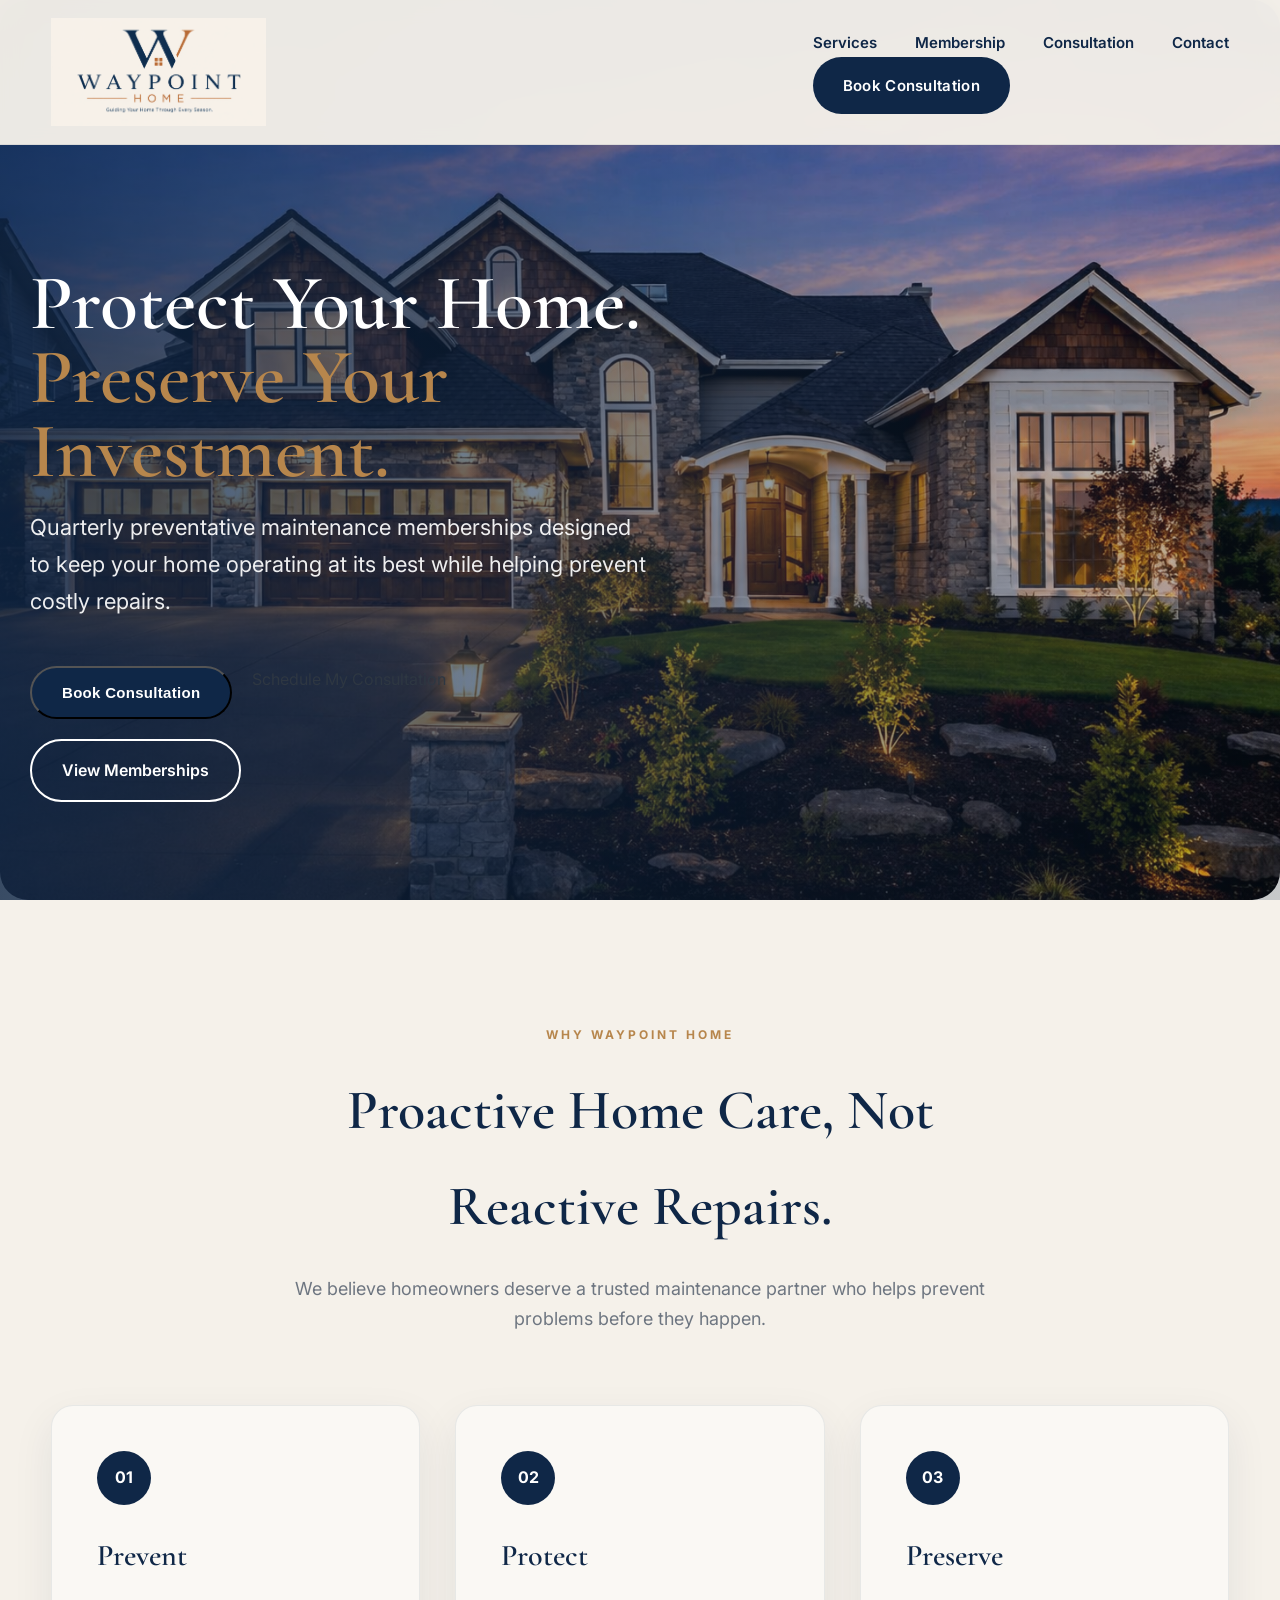
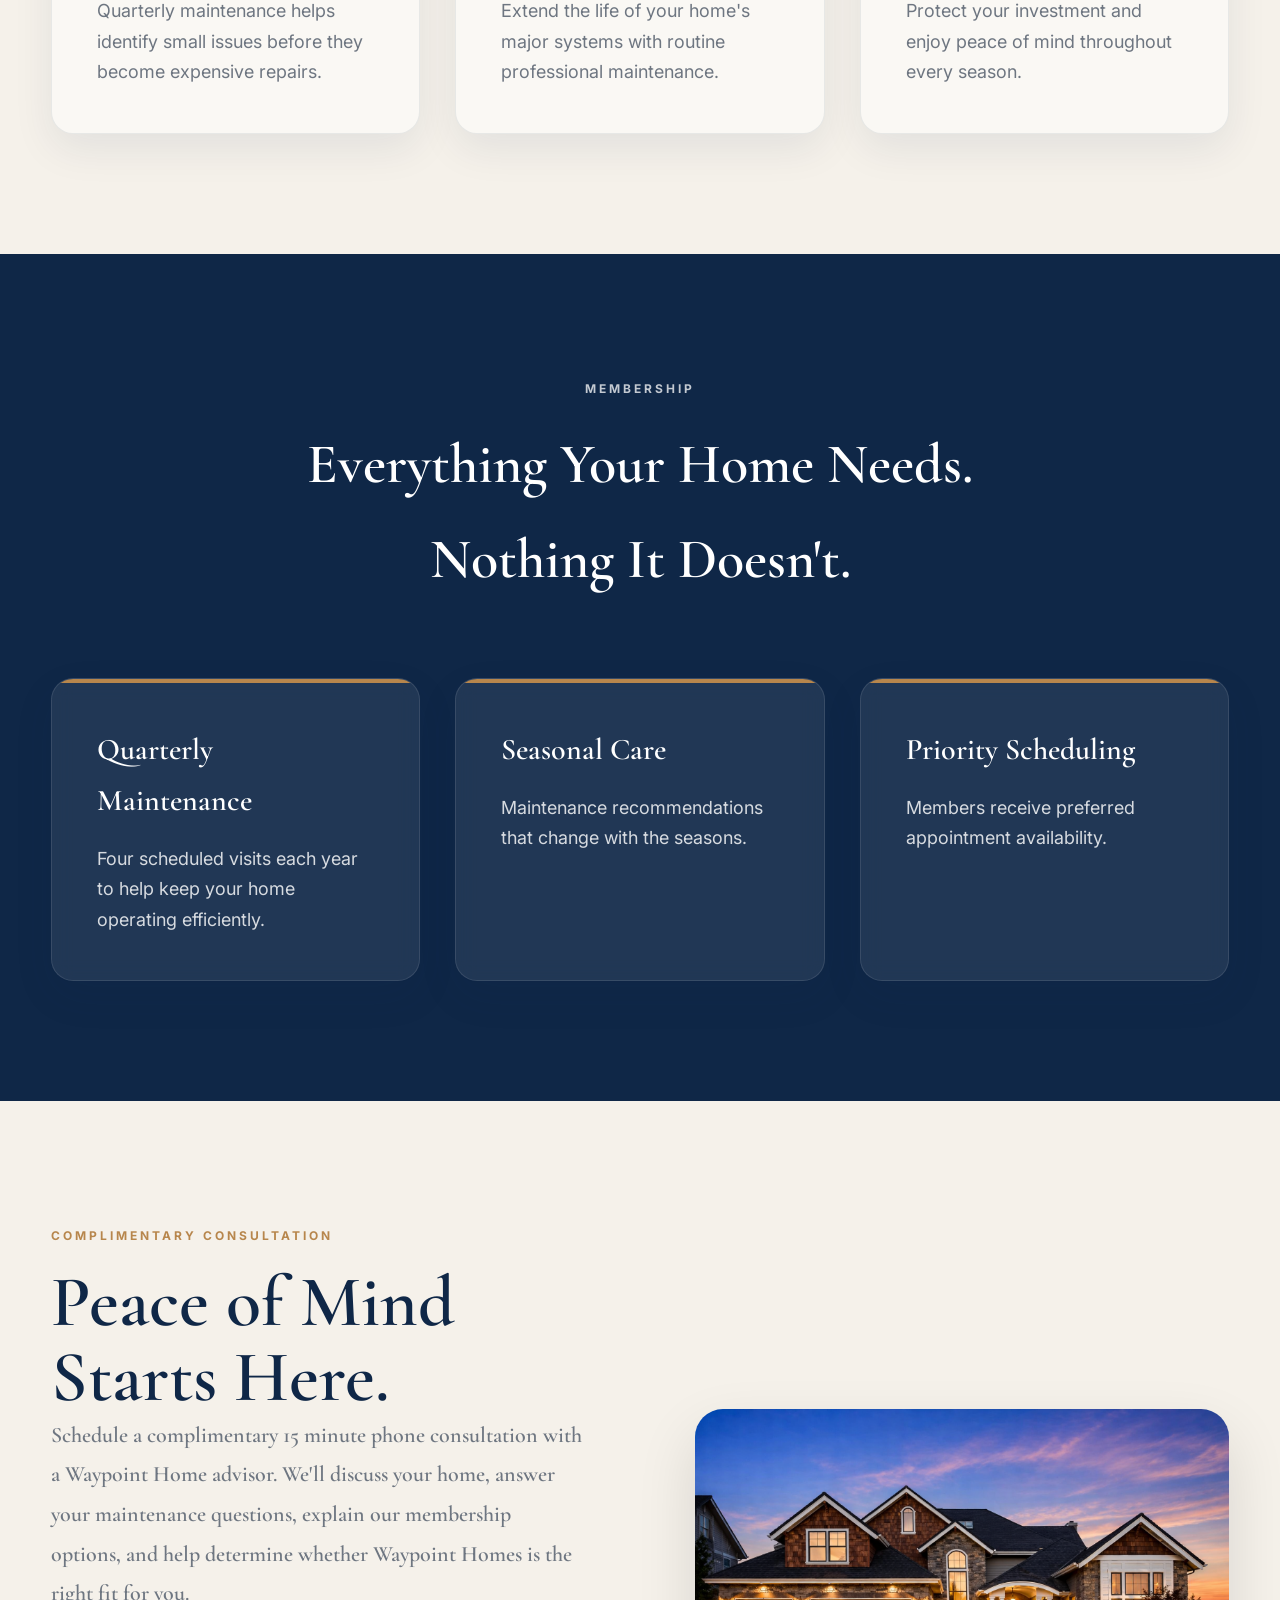
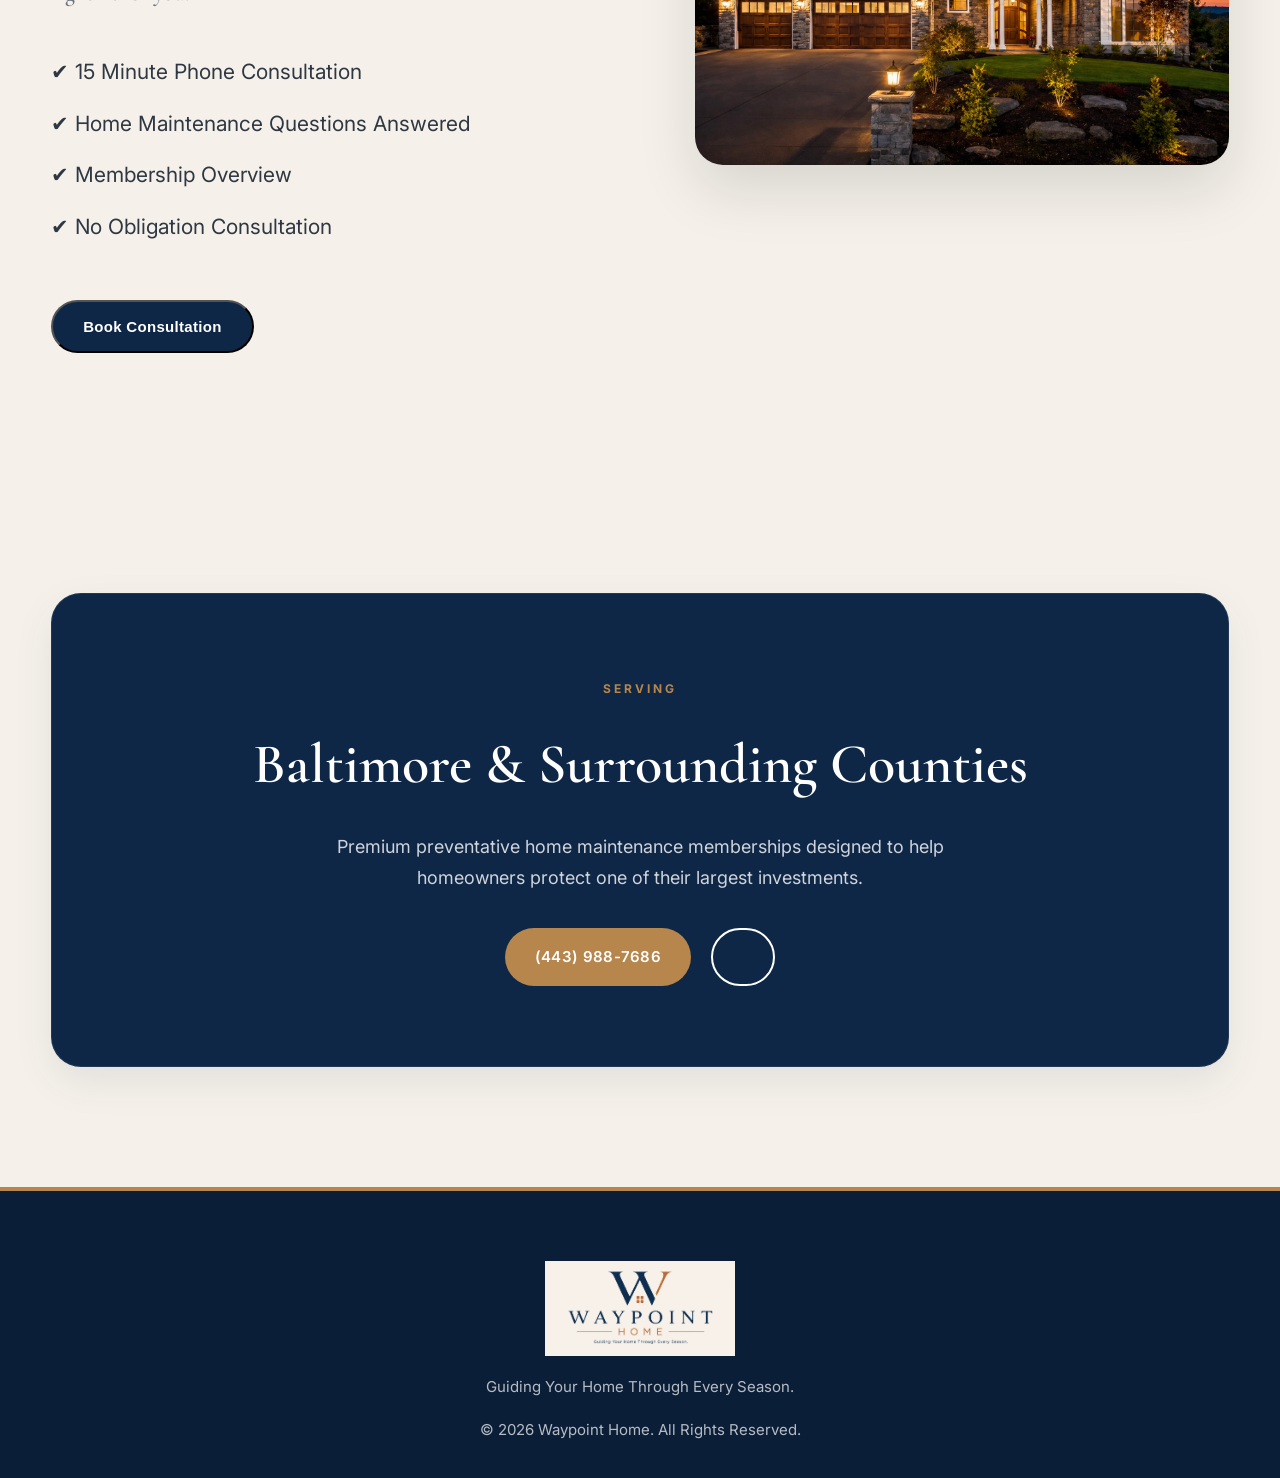
==== index.html @ 2d0ed4b8 "Update index.html" ====
<!DOCTYPE html>
<html lang="en">

<head>

<meta charset="UTF-8">

<meta name="viewport" content="width=device-width, initial-scale=1.0">

<title>Waypoint Home | Guiding Your Home Through Every Season</title>

<meta name="description" content="Premium preventative home maintenance memberships serving Baltimore and surrounding counties.">

<link rel="preconnect" href="https://fonts.googleapis.com">

<link rel="preconnect" href="https://fonts.gstatic.com" crossorigin>

<link href="https://fonts.googleapis.com/css2?family=Cormorant+Garamond:wght@500;600;700&family=Inter:wght@300;400;500;600;700&display=swap" rel="stylesheet">

<link rel="stylesheet" href="style.css">

</head>

<body>

<header>

<div class="container">

<a href="#" class="logo">

<img src="logo.png" alt="Waypoint Home">

</a>

<nav id="mobileMenu">

<ul>

<li><a href="#services">Services</a></li>

<li><a href="#membership">Membership</a></li>

<li><a href="#consultation">Consultation</a></li>

<li><a href="#contact">Contact</a></li>

</ul>

<a class="nav-button openModal">
    Book Consultation
</a>
<button class="hamburger" id="hamburger">

☰

</button>

</div>

</header>
<section class="hero">

<div class="hero-image">

<img src="hero.jpg" alt="Luxury Home">

</div>

<div class="hero-overlay"></div>

<div class="container hero-content">

<p class="eyebrow">

</p>

<h1>

Protect Your Home.

<span>

Preserve Your Investment.

</span>

</h1>

<p>

Quarterly preventative maintenance memberships designed to keep your home operating at its best while helping prevent costly repairs.

</p>

<div class="hero-buttons">

<button class="button-primary openModal">

Book Consultation

</button>
    Schedule My Consultation
</a>

<a href="#membership" class="button-secondary">

View Memberships

</a>

</div>

</div>

</section>
<!-- ==========================================
SERVICES
========================================== -->

<section id="services" class="services">

    <div class="container">

        <div class="section-header">

            <span class="eyebrow">

                WHY WAYPOINT HOME

            </span>

            <h2>

                Proactive Home Care, Not Reactive Repairs.

            </h2>

            <p>

                We believe homeowners deserve a trusted maintenance partner who helps
                prevent problems before they happen.

            </p>

        </div>

        <div class="services-grid">

            <div class="service-card">

                <div class="service-number">01</div>

                <h3>Prevent</h3>

                <p>

                    Quarterly maintenance helps identify small issues before they become
                    expensive repairs.

                </p>

            </div>

            <div class="service-card">

                <div class="service-number">02</div>

                <h3>Protect</h3>

                <p>

                    Extend the life of your home's major systems with routine professional
                    maintenance.

                </p>

            </div>

            <div class="service-card">

                <div class="service-number">03</div>

                <h3>Preserve</h3>

                <p>

                    Protect your investment and enjoy peace of mind throughout every season.

                </p>

            </div>

        </div>

    </div>

</section>
<!-- ==========================================
MEMBERSHIP
========================================== -->

<section id="membership" class="membership">

    <div class="container">

        <div class="section-header">

            <span class="eyebrow">

                MEMBERSHIP

            </span>

            <h2>

                Everything Your Home Needs.
                Nothing It Doesn't.

            </h2>

        </div>

        <div class="membership-grid">

            <div class="membership-card">

                <h3>

                    Quarterly Maintenance

                </h3>

                <p>

                    Four scheduled visits each year to help keep your home operating
                    efficiently.

                </p>

            </div>

            <div class="membership-card">

                <h3>

                    Seasonal Care

                </h3>

                <p>

                    Maintenance recommendations that change with the seasons.

                </p>

            </div>

            <div class="membership-card">

                <h3>

                    Priority Scheduling

                </h3>

                <p>

                    Members receive preferred appointment availability.

                </p>

            </div>

        </div>

    </div>

</section>
<!-- ==========================================
CONSULTATION
========================================== -->

<section id="consultation" class="consultation">

    <div class="container">

        <div class="consultation-wrapper">

            <div class="consultation-text">

                <span class="eyebrow">

                    COMPLIMENTARY CONSULTATION
                </span>

                <h2>

                    Peace of Mind Starts Here.

                <p>

                 Schedule a complimentary 15 minute phone consultation with a Waypoint Home advisor. 
                We'll discuss your home, answer your maintenance questions, explain our membership
                options, and help determine whether Waypoint Homes is the right fit for you. 
               
                </h2>

                </p>

                <ul class="consultation-list">

                    <li>✔ 15 Minute Phone Consultation </li>

                    <li>✔ Home Maintenance Questions Answered</li>

                    <li>✔ Membership Overview </li>

                    <li>✔ No Obligation Consultation</li>

                </ul>

          <button class="button-primary openModal">

Book Consultation


                </a>

            </div>

            <div class="consultation-photo">

                <img src="hero.jpg" alt="Waypoint Home">

            </div>

        </div>

    </div>

</section>
  <div id="consultationModal" class="modal">

<div class="modal-content">

<span class="close-modal">&times;</span>

<section class="consultation-form">

    <div class="container">

        <div class="form-card">

            <span class="eyebrow">
                REQUEST A CONSULTATION
            </span>

            <h2>
                Let's Talk About Your Home
            </h2>

            <p>
                Complete the form below and a Waypoint Home advisor will contact you within one business day to schedule your complimentary consultation.
            </p>

           <form action="https://formsubmit.co/YOUR_REAL_EMAIL@EMAIL.COM" method="POST">

    <input type="hidden" name="_captcha" value="false">

    <input type="hidden" name="_template" value="table">

    <input type="hidden" name="_subject" value="New Waypoint Home Consultation">

    <input type="hidden" name="_next" value="https://ayalab234-hub.github.io/Waypointhome/thank-you.html">
                <div class="form-grid">

                    <input
                        type="text"
                        name="Name"
                        placeholder="Full Name"
                        required>

                    <input
                        type="email"
                        name="Email"
                        placeholder="Email Address"
                        required>

                    <input
                        type="tel"
                        name="Phone"
                        placeholder="Phone Number"
                        required>

                    <input
                        type="text"
                        name="Address"
                        placeholder="Property Address">

                    <select name="Preferred Time">

                        <option>Morning</option>

                        <option>Afternoon</option>

                        <option>Evening</option>

                    </select>

                    <select name="Home Type">

                        <option>Single Family</option>

                        <option>Townhome</option>

                        <option>Condo</option>

                    </select>

                </div>

                <textarea

                    name="Questions"

                    rows="6"

                    placeholder="Tell us a little about your home or any maintenance questions..."></textarea>

                <button

                    type="submit"

                    class="button-primary">

                    Request My Consultation

                </button>

            </form>

        </div>

    </div>

</section>

</div>

</div>
<!-- ==========================================
CONTACT
========================================== -->

<section id="contact" class="contact">

    <div class="container">

        <div class="contact-box">

            <span class="eyebrow">

                SERVING

            </span>

            <h2>

                Baltimore & Surrounding Counties

            </h2>

            <p>

                Premium preventative home maintenance memberships designed to
                help homeowners protect one of their largest investments.

            </p>

            <div class="contact-buttons">

                <a href="tel:4438700198"

                   class="button-primary">

                    (443) 988-7686

                </a>

                <a href="mailto:waypointhome365@gmail.com"

                   class="button-secondary">

     
                </a>

            </div>

        </div>

    </div>

</section>
    <input
type="hidden"
name="_next"
value="https://ayalab234-hub.github.io/Waypointhome/thank-you.html">
<footer>

    <div class="container footer-container">

        <img src="logo.png"

             alt="Waypoint Home"

             class="footer-logo">

        <p>

            Guiding Your Home Through Every Season.

        </p>

        <p>

            © 2026 Waypoint Home. All Rights Reserved.

        </p>

    </div>

</footer>

<script src="script.js"></script>

</body>

</html>
---- style.css ----
/*=====================================================
WAYPOINT HOME
=====================================================*/

@import url('https://fonts.googleapis.com/css2?family=Cormorant+Garamond:wght@500;600;700&family=Inter:wght@300;400;500;600;700&display=swap');

:root{

--navy:#0F2747;
--copper:#B7864C;
--cream:#F5F1EA;
--cream2:#ECE5DB;
--text:#2E3742;
--gray:#6E7681;
--white:#ffffff;

--radius:22px;

--shadow:
0 18px 45px rgba(0,0,0,.08);

}

/*=====================================================*/

*{

margin:0;
padding:0;
box-sizing:border-box;

}

html{

scroll-behavior:smooth;

}

body{

font-family:'Inter',sans-serif;

background:var(--cream);

color:var(--text);

line-height:1.7;

overflow-x:hidden;

}

img{

display:block;

max-width:100%;

}

a{

text-decoration:none;

color:inherit;

}

ul{

list-style:none;

}

.container{

width:min(92%,1280px);

margin:auto;

}

/*=====================================================
TYPOGRAPHY
=====================================================*/

h1,h2,h3{

font-family:'Cormorant Garamond',serif;

font-weight:600;

color:var(--navy);

}

h1{

font-size:78px;

line-height:.95;

}

h2{

font-size:56px;

margin-bottom:20px;

}

h3{

font-size:30px;

}

p{

font-size:18px;

color:var(--gray);

}

section{

padding:110px 0;

}

.section-header{

text-align:center;

max-width:760px;

margin:0 auto 70px;

}

.eyebrow{

display:inline-block;

letter-spacing:3px;

font-size:12px;

font-weight:700;

color:var(--copper);

margin-bottom:18px;

text-transform:uppercase;

}

/*=====================================================
HEADER
=====================================================*/

header{

position:fixed;

top:0;

left:0;

width:100%;

z-index:1000;

background:rgba(245,241,234,.96);

backdrop-filter:blur(10px);

border-bottom:1px solid rgba(15,39,71,.08);

padding:18px 0;

}

header .container{

display:flex;

align-items:center;

justify-content:space-between;

gap:50px;

}

/*=====================================================
LOGO
=====================================================*/

.logo{

display:flex;

align-items:center;

flex-shrink:0;

}

.logo img{

width:215px;

height:auto;

display:block;

}

/*=====================================================
NAVIGATION
=====================================================*/

nav{

margin-left:auto;

}

nav ul{

display:flex;

gap:38px;

align-items:center;

}

nav a{

font-size:15px;

font-weight:600;

color:var(--navy);

transition:.3s;

position:relative;

}

nav a:hover{

color:var(--copper);

}

nav a::after{

content:"";

position:absolute;

left:0;

bottom:-6px;

width:0;

height:2px;

background:var(--copper);

transition:.3s;

}

nav a:hover::after{

width:100%;

}

/*=====================================================
BUTTONS
=====================================================*/

.button-primary,
.nav-button{

display:inline-flex;

align-items:center;

justify-content:center;

padding:16px 30px;

background:var(--navy);

color:white;

border-radius:999px;

font-weight:600;

transition:.35s;

}

.button-primary:hover,
.nav-button:hover{

background:var(--copper);

}

.button-secondary{

display:inline-flex;

align-items:center;

justify-content:center;

padding:16px 30px;

border:2px solid var(--navy);

color:var(--navy);

border-radius:999px;

font-weight:600;

transition:.35s;

}

.button-secondary:hover{

background:var(--navy);

color:white;

}

/*=====================================================
HERO
=====================================================*/

.hero{

position:relative;

height:100vh;

display:flex;

align-items:center;

justify-content:center;

overflow:hidden;

padding:0;

}

.hero-image{

position:absolute;

inset:0;

z-index:0;

}

.hero-image img{

width:100%;

height:100%;

object-fit:cover;

}

.hero-overlay{

position:absolute;

inset:0;

background:
linear-gradient(
90deg,
rgba(15,39,71,.82) 0%,
rgba(15,39,71,.55) 45%,
rgba(15,39,71,.20) 100%
);

z-index:1;

}

.hero-content{

position:relative;

z-index:2;

max-width:700px;

margin-left:0;

padding-top:100px;

}

.hero h1{

color:white;

margin:20px 0;

}

.hero h1 span{

display:block;

color:var(--copper);

}

.hero p{

font-size:22px;

color:rgba(255,255,255,.92);

margin-bottom:40px;

max-width:620px;

}

.hero-buttons{

display:flex;

gap:20px;

flex-wrap:wrap;

}

.hero .button-secondary{

border-color:white;

color:white;

}

.hero .button-secondary:hover{

background:white;

color:var(--navy);

}
/*=====================================================
SERVICES
=====================================================*/

.services{

background:var(--cream);

}

.services-grid{

display:grid;

grid-template-columns:repeat(3,1fr);

gap:35px;

margin-top:60px;

}

.service-card{

background:#FAF8F4;

padding:45px;

border-radius:var(--radius);

border:1px solid rgba(15,39,71,.08);

box-shadow:var(--shadow);

transition:.35s;

}

.service-card:hover{

transform:translateY(-8px);

box-shadow:0 28px 60px rgba(15,39,71,.12);

}

.service-number{

width:54px;

height:54px;

display:flex;

align-items:center;

justify-content:center;

border-radius:50%;

background:var(--navy);

color:white;

font-weight:700;

margin-bottom:25px;

}

.service-card h3{

margin-bottom:15px;

}

/*=====================================================
MEMBERSHIP
=====================================================*/

.membership{

background:var(--navy);

color:white;

}

.membership .section-header h2,

.membership .section-header p,

.membership .eyebrow{

color:white;

}

.membership .eyebrow{

opacity:.75;

letter-spacing:3px;

}

.membership-grid{

display:grid;

grid-template-columns:repeat(3,1fr);

gap:35px;

margin-top:70px;

}

.membership-card{

background:rgba(255,255,255,.08);

border:1px solid rgba(255,255,255,.10);

backdrop-filter:blur(10px);

padding:45px;

border-radius:22px;

transition:.35s;

}

.membership-card:hover{

background:rgba(255,255,255,.14);

transform:translateY(-8px);

}

.membership-card h3{

color:white;

margin-bottom:18px;

}

.membership-card p{

color:rgba(255,255,255,.82);

}

/*=====================================================
CONSULTATION
=====================================================*/

.consultation{

padding:140px 0;

background:var(--cream);

}

.consultation-wrapper{

display:grid;

grid-template-columns:1fr 1fr;

gap:110px;

align-items:center;

}

.consultation-text{

max-width:720px;

}

.consultation-text h2{

font-size:72px;

margin-bottom:35px;

line-height:1.05;

}

.consultation-text p{

font-size:22px;

line-height:1.8;

margin-bottom:40px;

color:var(--gray);

}

.consultation-list{

margin-bottom:45px;

}

.consultation-list li{

font-size:21px;

margin-bottom:16px;

line-height:1.7;

}

.consultation-text .button-primary{

margin-top:10px;

}

.consultation-photo img{

width:100%;

border-radius:28px;

box-shadow:0 25px 60px rgba(0,0,0,.12);

}
/*=========================================
CONSULTATION FORM
=========================================*/

.consultation-form{

padding:120px 0;

background:#ECE5DB;

}

.form-card{

max-width:900px;

margin:auto;

background:white;

padding:60px;

border-radius:28px;

box-shadow:0 20px 60px rgba(0,0,0,.08);

}

.form-card h2{

margin-bottom:20px;

}

.form-card p{

margin-bottom:40px;

}

.form-grid{

display:grid;

grid-template-columns:1fr 1fr;

gap:20px;

margin-bottom:20px;

}

.form-card input,

.form-card select,

.form-card textarea{

width:100%;

padding:18px;

border:1px solid #ddd;

border-radius:12px;

font-size:16px;

font-family:inherit;

background:white;

}

.form-card textarea{

margin-bottom:30px;

resize:vertical;

}

.form-card input:focus,

.form-card select:focus,

.form-card textarea:focus{

outline:none;

border-color:#B7864C;

}

.form-card button{

width:100%;

font-size:18px;

padding:18px;

cursor:pointer;

}

@media(max-width:768px){

.form-grid{

grid-template-columns:1fr;

}

.form-card{

padding:35px;

}

}
/*=====================================================
CONTACT
=====================================================*/

.contact{

background:var(--cream);

}

.contact-box{

background:var(--navy);

padding:80px;

border-radius:30px;

text-align:center;

box-shadow:0 30px 70px rgba(15,39,71,.18);

}

.contact-box h2{

color:white;

margin-bottom:20px;

}

.contact-box p{

color:rgba(255,255,255,.80);

max-width:700px;

margin:0 auto 35px;

}

.contact-buttons{

display:flex;

justify-content:center;

gap:20px;

flex-wrap:wrap;

}

.contact .button-primary{

background:var(--copper);

}

.contact .button-primary:hover{

background:#9d6f3f;

}

.contact .button-secondary{

border-color:white;

color:white;

}

.contact .button-secondary:hover{

background:white;

color:var(--navy);

}

/*=====================================================
FOOTER
=====================================================*/

footer{

background:#0B1E37;

padding:70px 0 35px;

text-align:center;

}

.footer-container{

display:flex;

flex-direction:column;

align-items:center;

gap:18px;

}

.footer-logo{

width:190px;

height:auto;

}

footer p{

color:rgba(255,255,255,.70);

font-size:15px;

}
/*=====================================================
TABLETS
=====================================================*/

@media (max-width:1100px){

.container{

width:94%;

}

header .container{

gap:25px;

}

.logo img{

width:180px;

}

nav ul{

gap:22px;

}

.hero{

min-height:900px;

}

.hero-content{

max-width:650px;

padding-top:140px;

}

.hero h1{

font-size:62px;

}

.services-grid{

grid-template-columns:1fr 1fr;

}

.membership-grid{

grid-template-columns:1fr;

}

.assessment-wrapper{

grid-template-columns:1fr;

}

.assessment-photo{

order:-1;

}

.contact-box{

padding:60px 40px;

}

}

/*=====================================================
MOBILE
=====================================================*/

@media (max-width:768px){

section{

padding:80px 0;

}

header{

padding:14px 0;

}

header .container{

flex-direction:column;

gap:18px;

}

.logo img{

width:165px;

}

nav ul{

flex-wrap:wrap;

justify-content:center;

gap:18px;

}

.hero{

min-height:800px;

}

.hero-content{

padding-top:120px;

text-align:center;

margin:auto;

}

.hero h1{

font-size:46px;

}

.hero p{

font-size:18px;

margin-left:auto;

margin-right:auto;

}

.hero-buttons{

justify-content:center;

flex-direction:column;

align-items:center;

}

.hero-buttons a{

width:100%;

max-width:320px;

}

.services-grid{

grid-template-columns:1fr;

}

.membership-grid{

grid-template-columns:1fr;

}

.contact-buttons{

flex-direction:column;

align-items:center;

}

.contact-buttons a{

width:100%;

max-width:320px;

}

.contact-box{

padding:50px 30px;

}

.footer-logo{

width:170px;

}

}

/*=====================================================
SMALL PHONES
=====================================================*/

@media (max-width:480px){

.hero h1{

font-size:38px;

}

h2{

font-size:36px;

}

.logo img{

width:150px;

}

.button-primary,

.button-secondary,

.nav-button{

width:100%;

}

}
/*=====================================================
FINAL POLISH
=====================================================*/

/* Smooth transitions */

*{

transition:
background-color .3s ease,
color .3s ease,
border-color .3s ease,
box-shadow .3s ease,
transform .3s ease;

}

/* Better image rendering */

img{

image-rendering:auto;

}

/* Softer card shadows */

.service-card,
.membership-card,
.contact-box{

box-shadow:
0 15px 40px rgba(15,39,71,.08);

}

.service-card:hover,
.membership-card:hover{

box-shadow:
0 25px 60px rgba(15,39,71,.15);

}

/* Better spacing */

section{

position:relative;

}

section:not(.hero){

padding-top:120px;

padding-bottom:120px;

}

/* Hero spacing */

.hero-content{

padding-left:30px;

padding-right:30px;

}

/* Hero buttons */

.hero-buttons{

margin-top:45px;

}

/* Rounded images */

.hero-image img,

.assessment-photo img{

border-radius:28px;

}

/* Navigation */

nav a{

padding:6px 0;

}

nav a:hover{

color:var(--copper);

}

/* Button polish */

.button-primary,

.nav-button{

letter-spacing:.3px;

font-size:15px;

}

.button-primary:hover,

.nav-button:hover{

transform:translateY(-2px);

}

.button-secondary:hover{

transform:translateY(-2px);

}

/* Membership cards */

.membership-card{

overflow:hidden;

position:relative;

}

.membership-card::before{

content:"";

position:absolute;

top:0;

left:0;

width:100%;

height:4px;

background:var(--copper);

}

/* Contact section */

.contact-box{

border:1px solid rgba(255,255,255,.08);

}

/* Footer */

footer{

border-top:4px solid var(--copper);

}

/* Scroll offset */

html{

scroll-padding-top:100px;

}

/* Selection color */

::selection{

background:var(--copper);

color:white;

}
/* Scroll Header */

header.scrolled{

background:rgba(245,241,234,.98);

box-shadow:0 10px 35px rgba(0,0,0,.08);

}

/* Fade Animation */

.hidden{

opacity:0;

transform:translateY(45px);

transition:all .8s ease;

}

.show{

opacity:1;

transform:translateY(0);

}
/*=========================================
THANK YOU PAGE
=========================================*/

.thank-you{

min-height:100vh;

background:var(--cream);

display:flex;

align-items:center;

justify-content:center;

padding:120px 0;

}

.thank-card{

max-width:850px;

margin:auto;

background:white;

padding:70px;

border-radius:30px;

text-align:center;

box-shadow:0 30px 70px rgba(15,39,71,.08);

}

.thank-logo{

width:220px;

margin:0 auto 40px;

}

.thank-check{

width:90px;

height:90px;

border-radius:50%;

background:var(--copper);

color:white;

display:flex;

align-items:center;

justify-content:center;

font-size:42px;

font-weight:bold;

margin:0 auto 35px;

}

.thank-card h1{

margin:25px 0;

}

.thank-card p{

max-width:650px;

margin:0 auto 50px;

line-height:1.8;

}

.next-steps{

margin:60px 0;

}

.step{

display:flex;

align-items:center;

gap:20px;

margin-bottom:22px;

text-align:left;

}

.step-number{

width:44px;

height:44px;

background:var(--navy);

color:white;

border-radius:50%;

display:flex;

align-items:center;

justify-content:center;

font-weight:700;

flex-shrink:0;

}

.thank-buttons{

display:flex;

justify-content:center;

gap:20px;

margin-top:50px;

flex-wrap:wrap;

}

@media(max-width:768px){

.thank-card{

padding:40px;

}

.step{

align-items:flex-start;

}

}
/* ======================================================
TABLETS
====================================================== */

@media screen and (max-width:1024px){

.container{

width:92%;

}

header .container{

flex-wrap:wrap;

justify-content:center;

gap:20px;

}

.logo img{

width:180px;

}

nav ul{

gap:22px;

flex-wrap:wrap;

justify-content:center;

}

.hero{

min-height:850px;

}

.hero-content{

padding-top:140px;

text-align:center;

max-width:700px;

margin:auto;

}

.hero-buttons{

justify-content:center;

}

.services-grid,

.membership-grid{

grid-template-columns:1fr;

}

.consultation-wrapper{

grid-template-columns:1fr;

gap:50px;

}

.consultation-photo{

order:-1;

}

.contact-box{

padding:60px 35px;

}

}

/* ======================================================
PHONE
====================================================== */

@media screen and (max-width:768px){

header{

padding:15px 0;

}

header .container{

flex-direction:column;

gap:18px;

}

.logo img{

width:165px;

}

nav ul{

flex-wrap:wrap;

justify-content:center;

gap:16px;

}

.nav-button{

display:none;

}

/* HERO */

.hero{

height:auto;

min-height:100vh;

}

.hero-content{

padding-top:170px;

padding-left:25px;

padding-right:25px;

}

.hero h1{

font-size:48px;

line-height:1;

}

.hero p{

font-size:18px;

max-width:100%;

}

.hero-buttons{

flex-direction:column;

gap:15px;

}

.hero-buttons a{

width:100%;

}

/* SECTION TITLES */

h2{

font-size:40px;

line-height:1.1;

}

.section-header{

margin-bottom:45px;

}

/* SERVICES */

.service-card{

padding:30px;

}

/* MEMBERSHIP */

.membership-card{

padding:30px;

}

/* CONSULTATION */

.consultation{

padding:90px 0;

}

.consultation-text{

text-align:center;

}

.consultation-text h2{

font-size:44px;

}

.consultation-list{

text-align:left;

}

.consultation-photo img{

margin-top:20px;

}

/* FORM */

.form-card{

padding:35px;

}

.form-grid{

grid-template-columns:1fr;

}

.form-card button{

width:100%;

}

/* CONTACT */

.contact-box{

padding:40px 25px;

}

.contact-buttons{

flex-direction:column;

gap:15px;

}

.contact-buttons a{

width:100%;

}

/* FOOTER */

.footer-container{

text-align:center;

}

.footer-logo{

width:170px;

margin:auto;

}

}

/* ======================================================
SMALL PHONES
====================================================== */

@media screen and (max-width:480px){

.hero h1{

font-size:38px;

}

.hero p{

font-size:17px;

}

h2{

font-size:34px;

}

.logo img{

width:145px;

}

.button-primary,

.button-secondary{

font-size:16px;

padding:15px 20px;

}

}
/* ==========================================
MOBILE MENU
========================================== */

.hamburger{

display:none;

background:none;

border:none;

font-size:34px;

color:var(--navy);

cursor:pointer;

}

/* Mobile */

@media(max-width:768px){

.hamburger{

display:block;

z-index:1002;

}

.nav-button{

display:none;

}

nav{

position:fixed;

top:0;

right:-100%;

width:290px;

height:100vh;

background:var(--cream);

padding-top:120px;

transition:.35s;

box-shadow:-10px 0 40px rgba(0,0,0,.15);

z-index:1001;

}

nav.open{

right:0;

}

nav ul{

display:flex;

flex-direction:column;

gap:35px;

padding-left:40px;

}

nav a{

font-size:20px;

}

}
/* ===========================
CONSULTATION MODAL
=========================== */

.modal{

display:none;

position:fixed;

left:0;

top:0;

width:100%;

height:100%;

background:rgba(0,0,0,.65);

z-index:9999;

overflow:auto;

padding:40px 20px;

}

.modal-content{

background:#F5F1EA;

max-width:900px;

margin:40px auto;

border-radius:30px;

padding:50px;

position:relative;

animation:fadeUp .35s ease;

}

.close-modal{

position:absolute;

top:20px;

right:30px;

font-size:42px;

cursor:pointer;

color:#102847;

}

@keyframes fadeUp{

from{

opacity:0;

transform:translateY(40px);

}

to{

opacity:1;

transform:translateY(0);

}

}
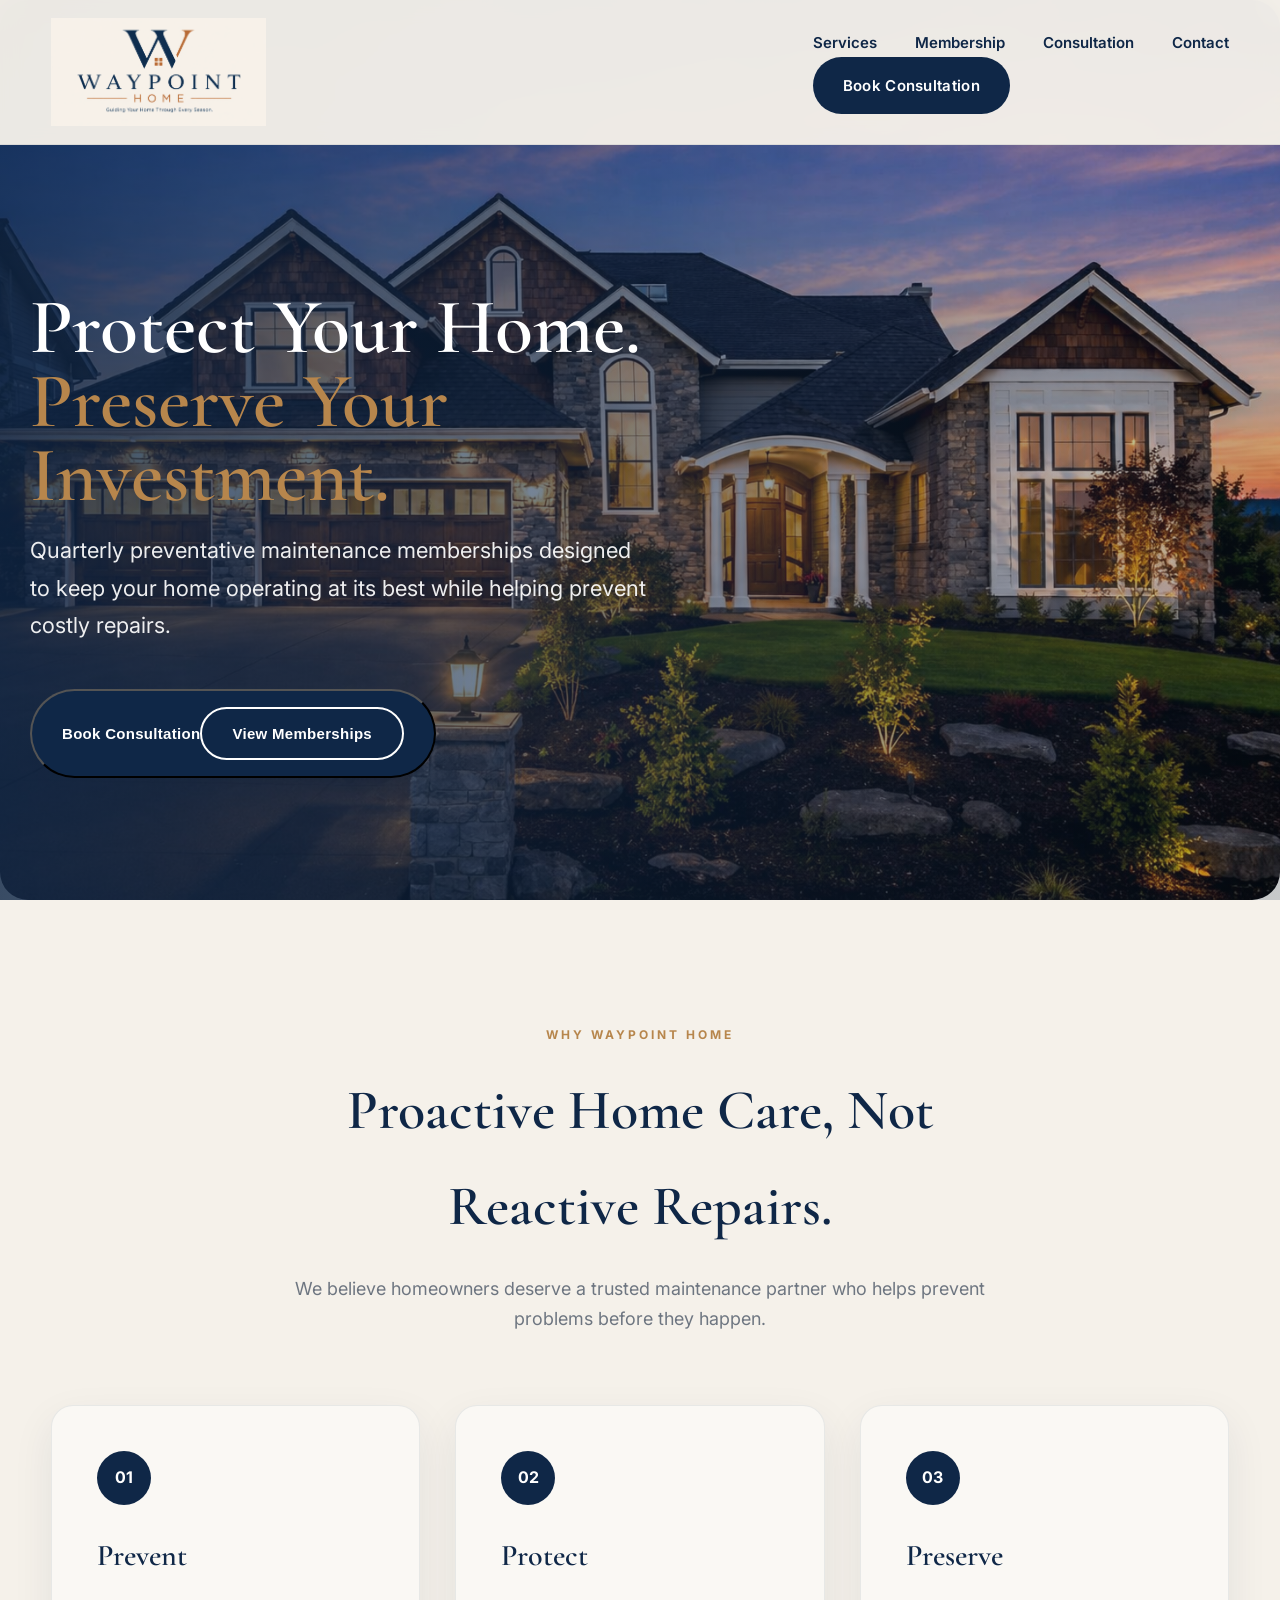
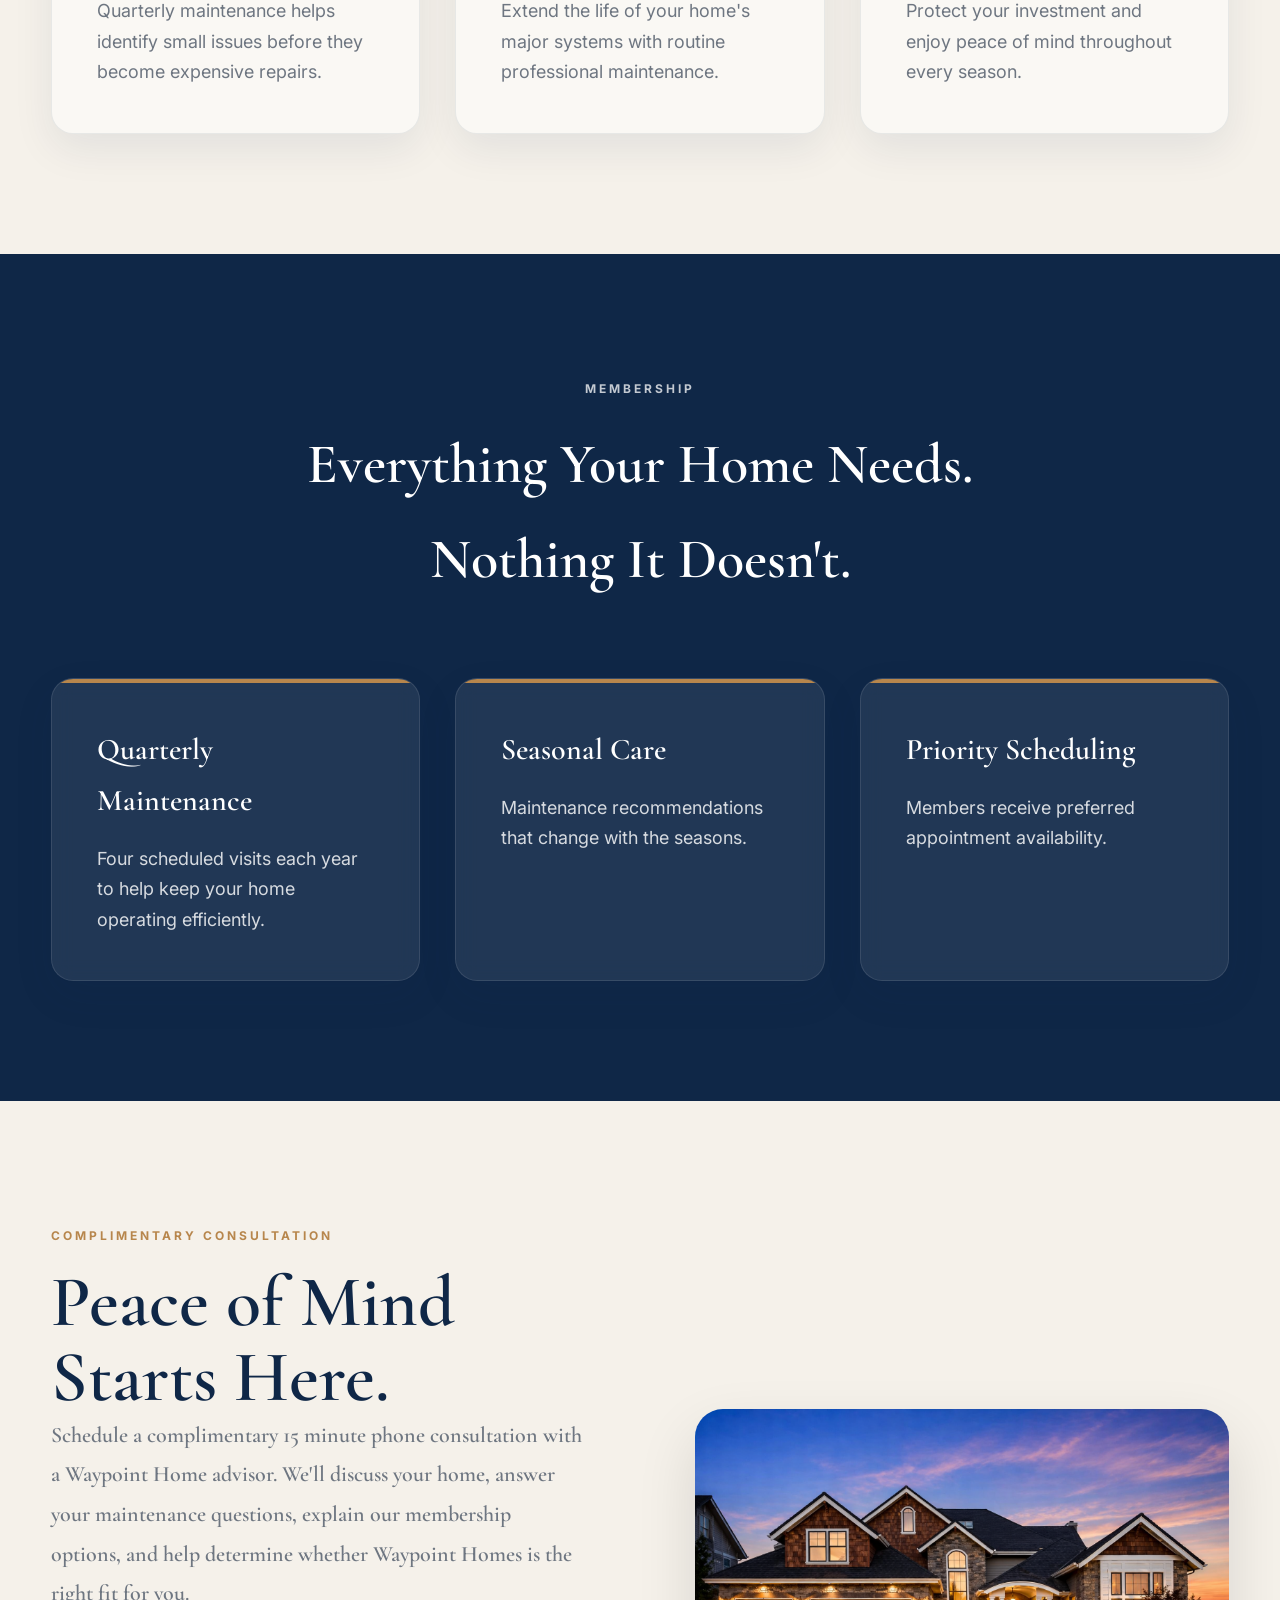
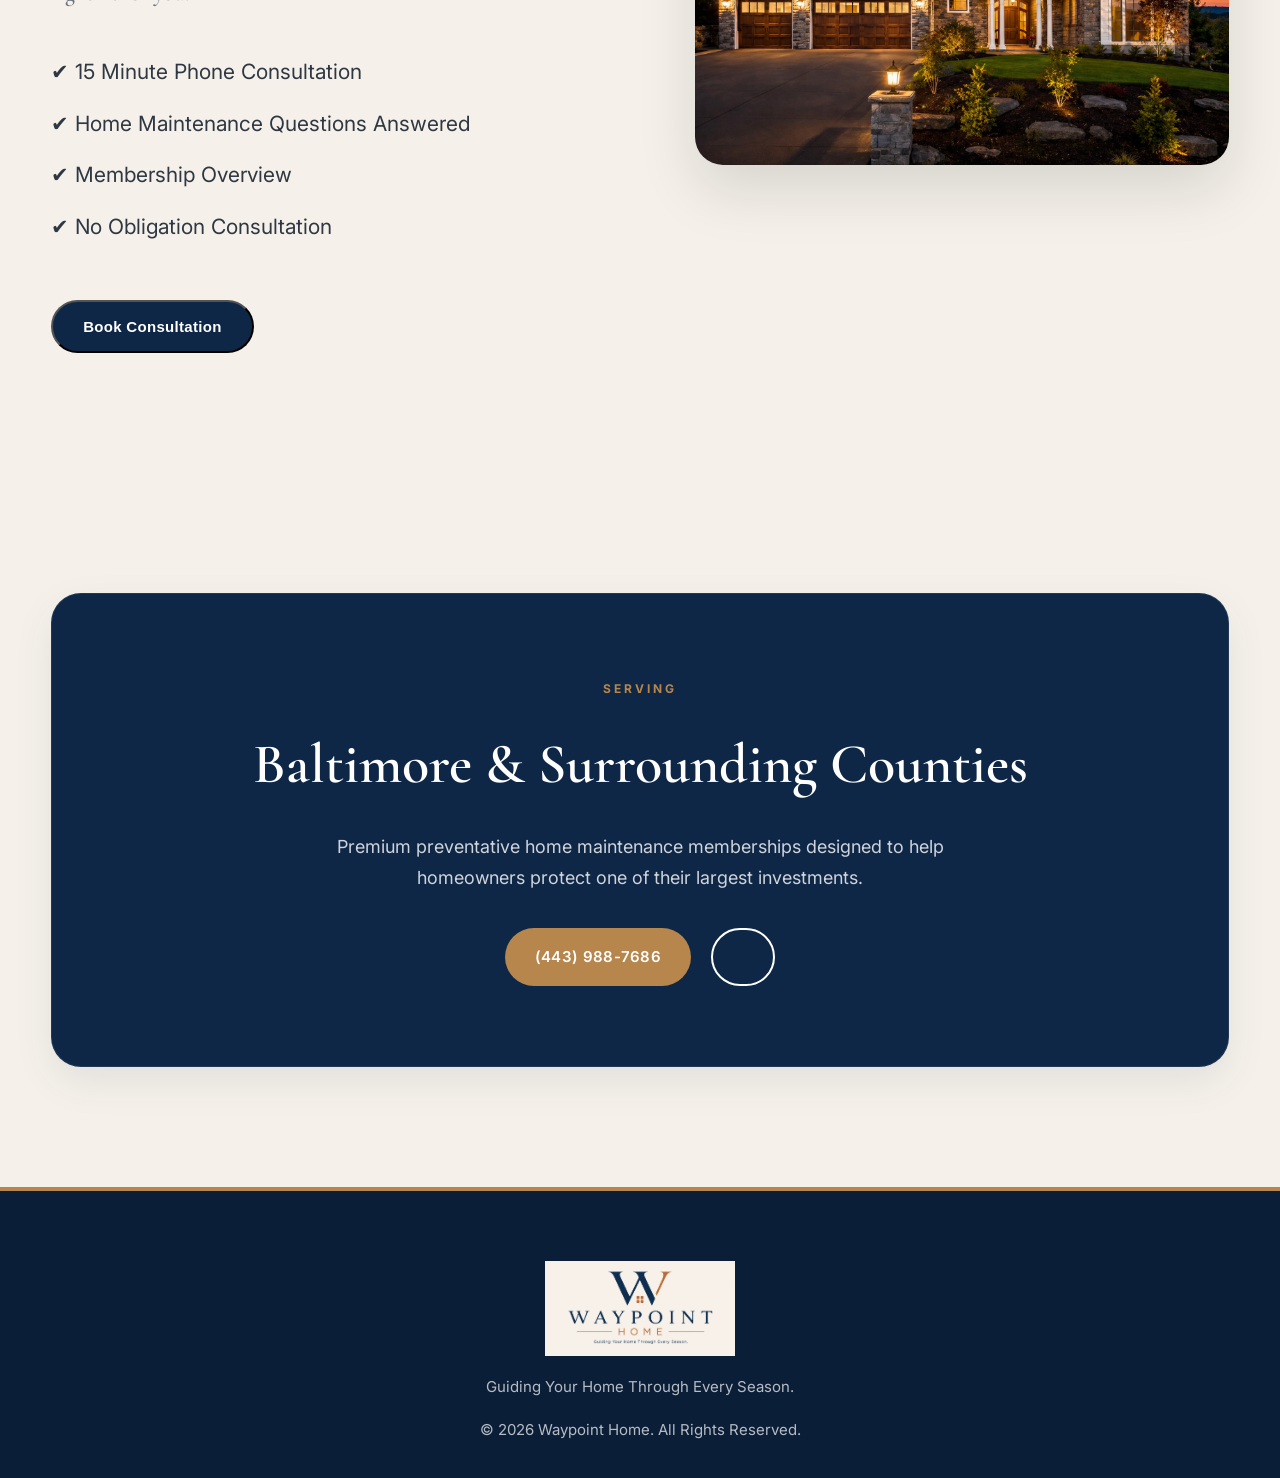
==== commit c61494ec: "Update index.html" ====
--- a/index.html
+++ b/index.html
@@ -99,8 +99,6 @@
 
 Book Consultation
 
-</button>
-    Schedule My Consultation
 </a>
 
 <a href="#membership" class="button-secondary">
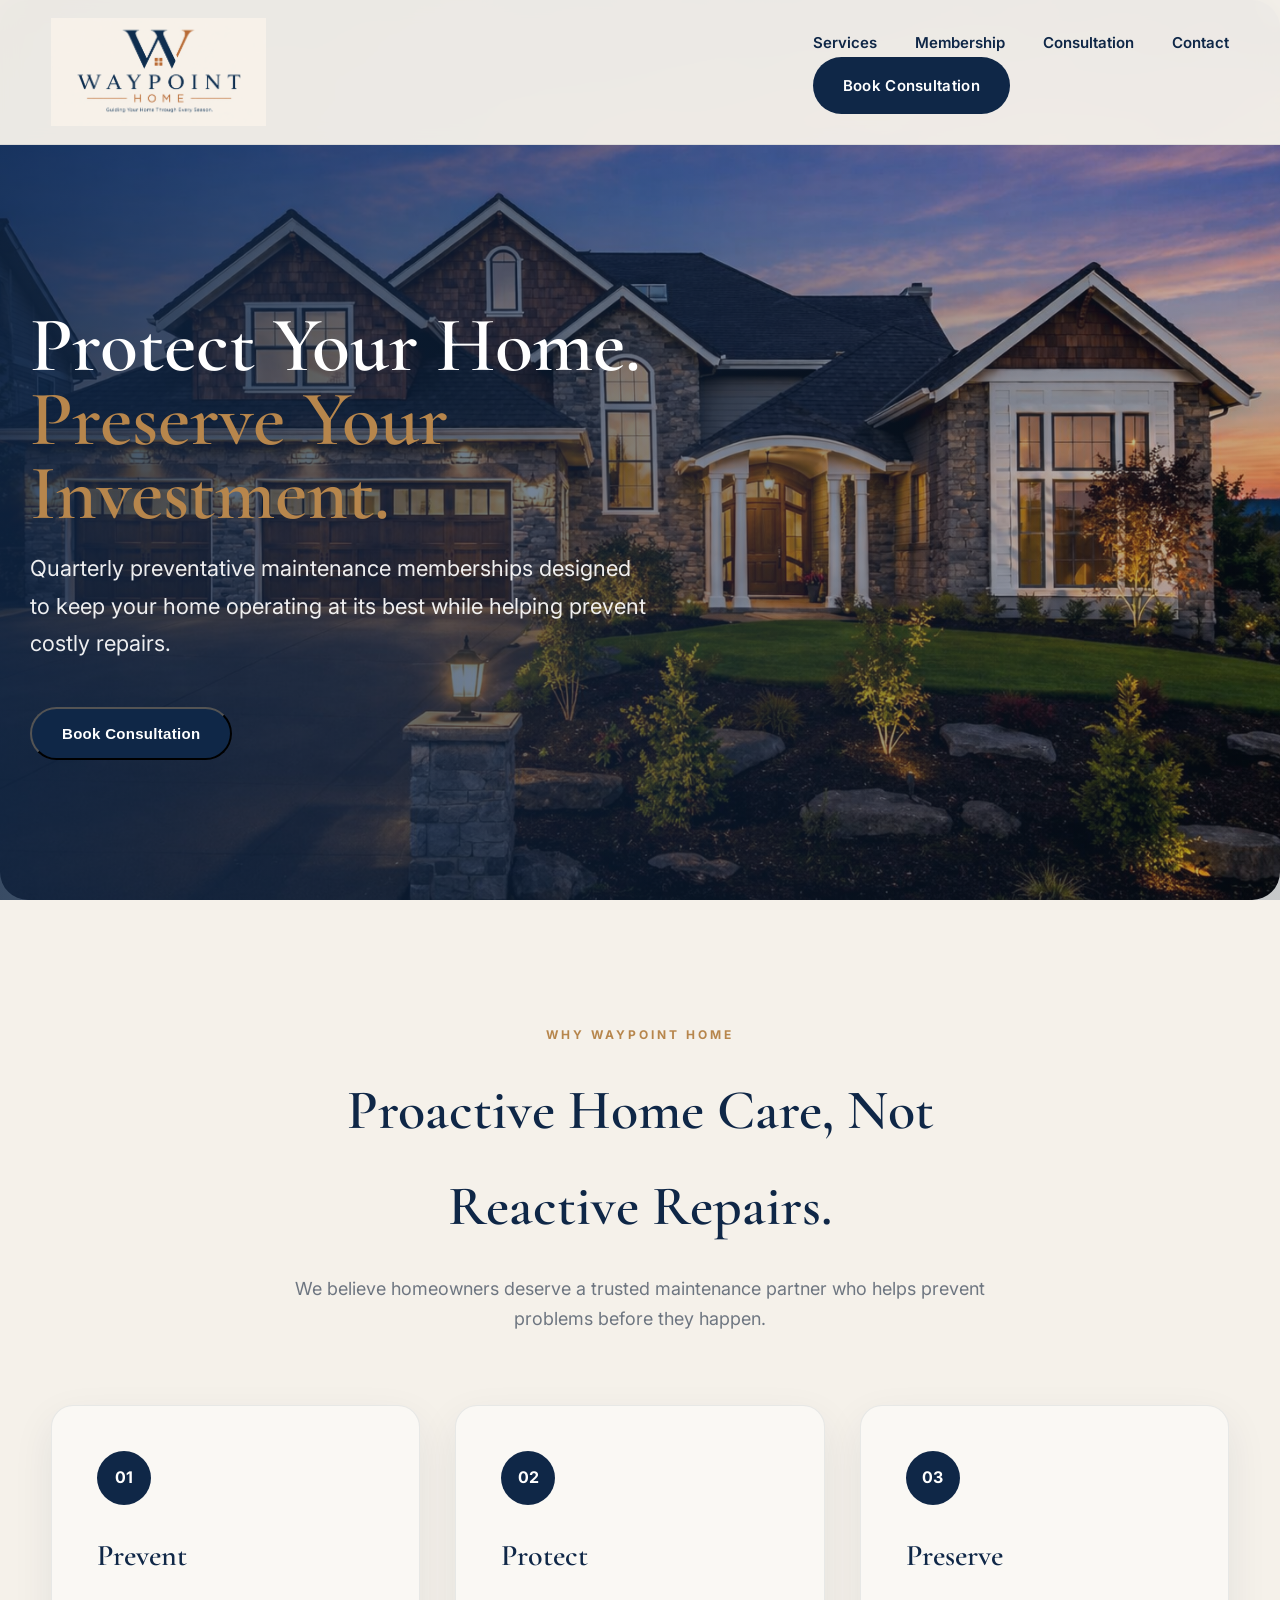
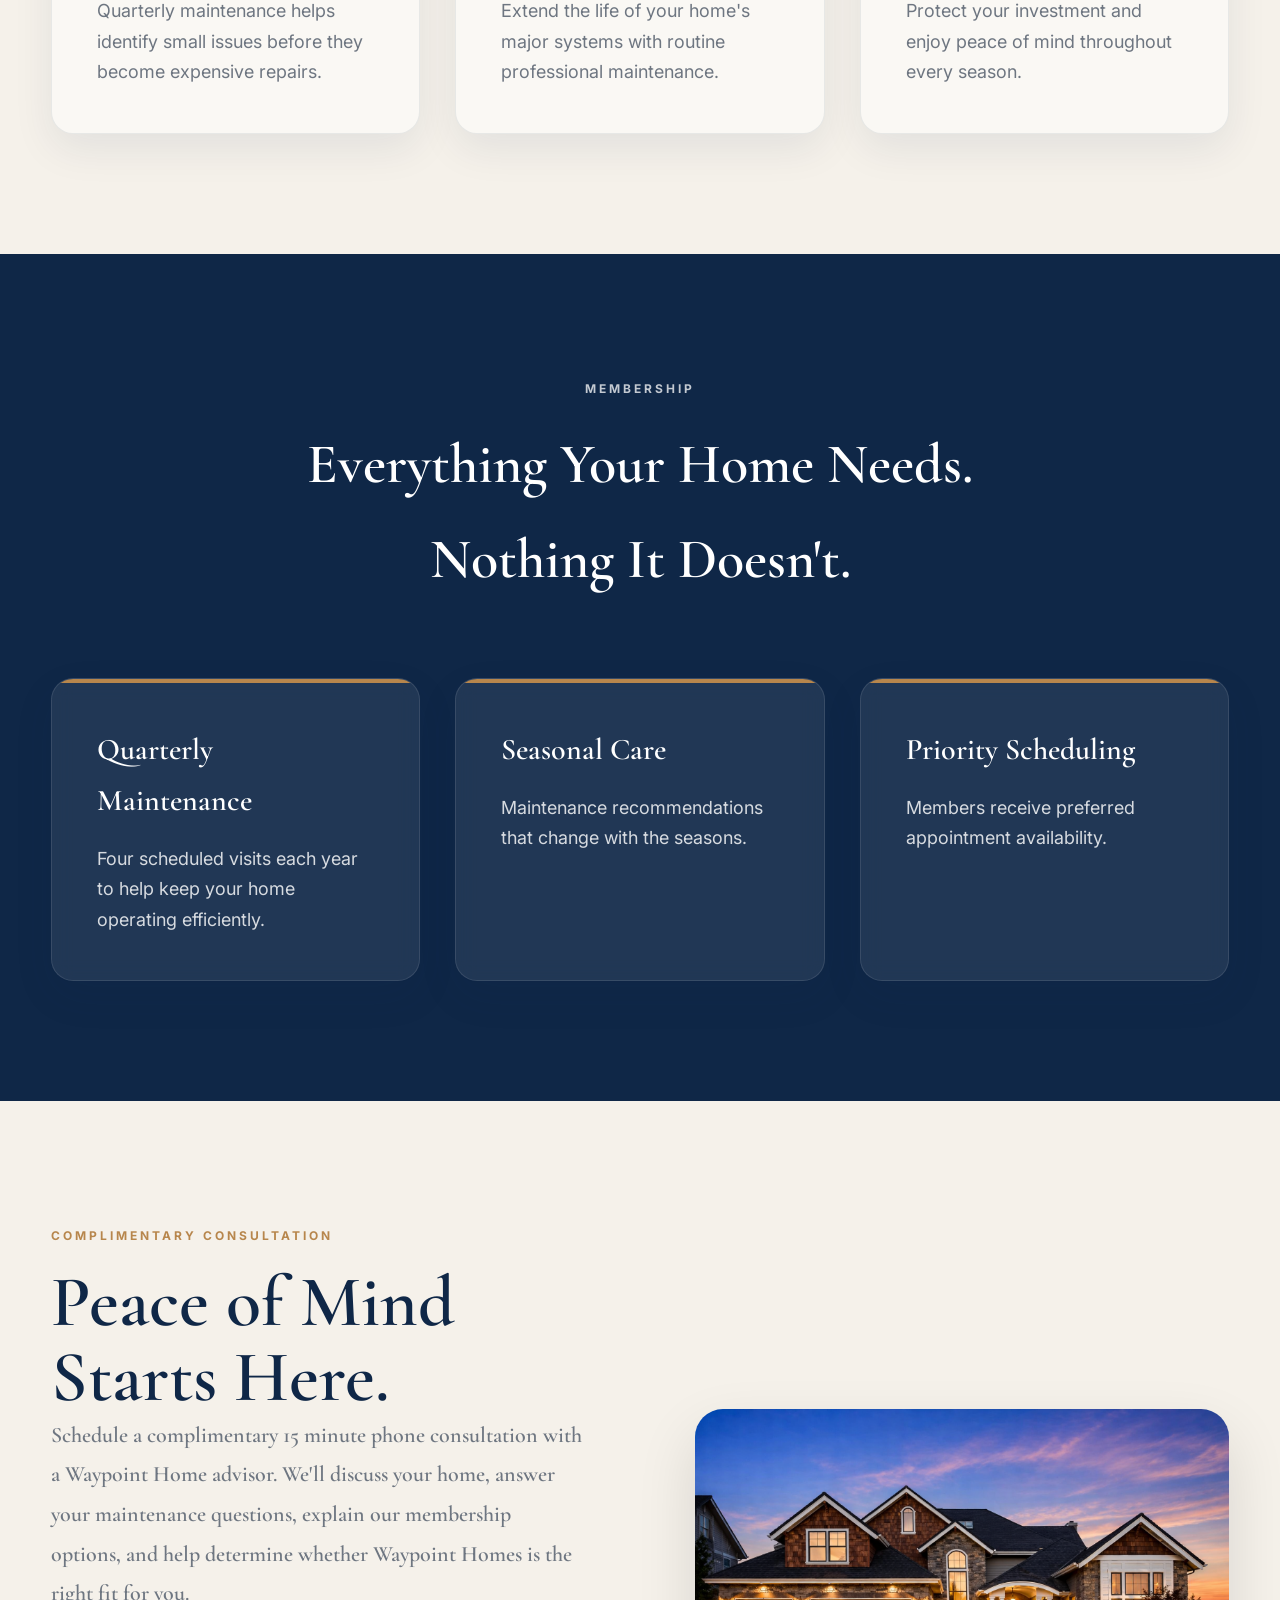
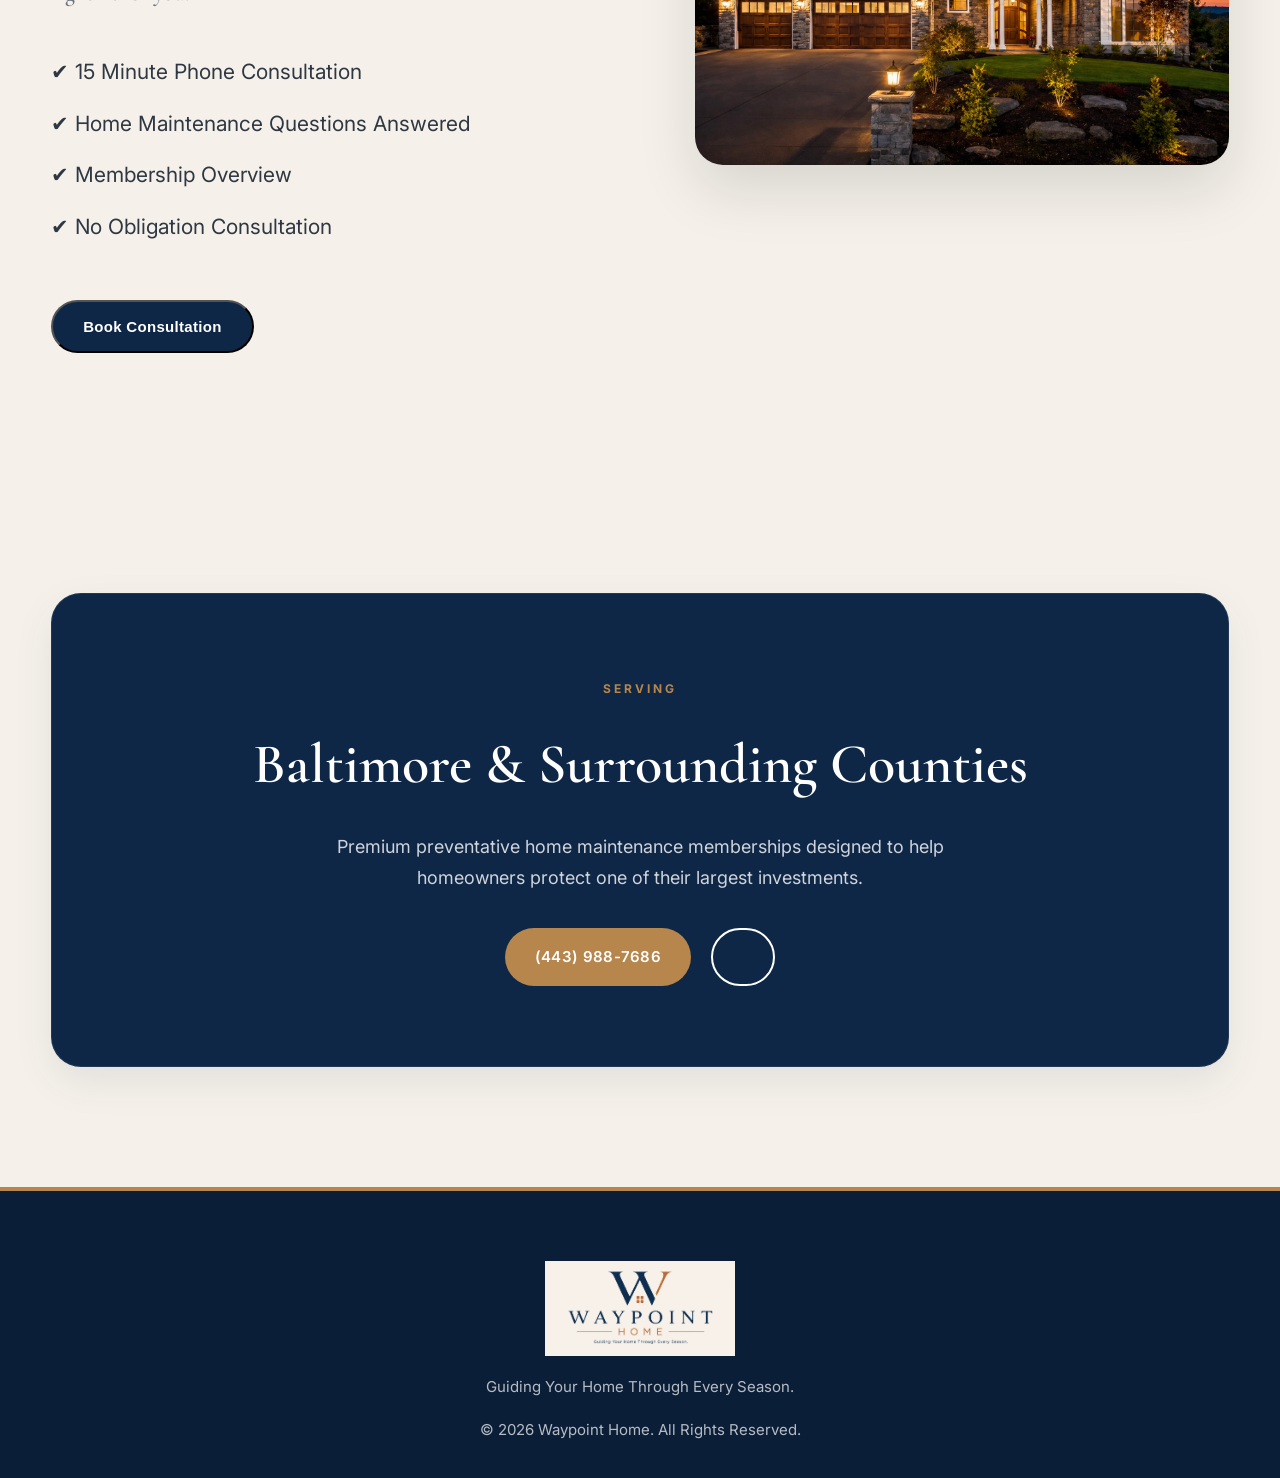
==== commit 3651990c: "Update index.html" ====
--- a/index.html
+++ b/index.html
@@ -101,11 +101,6 @@
 
 </a>
 
-<a href="#membership" class="button-secondary">
-
-View Memberships
-
-</a>
 
 </div>
 
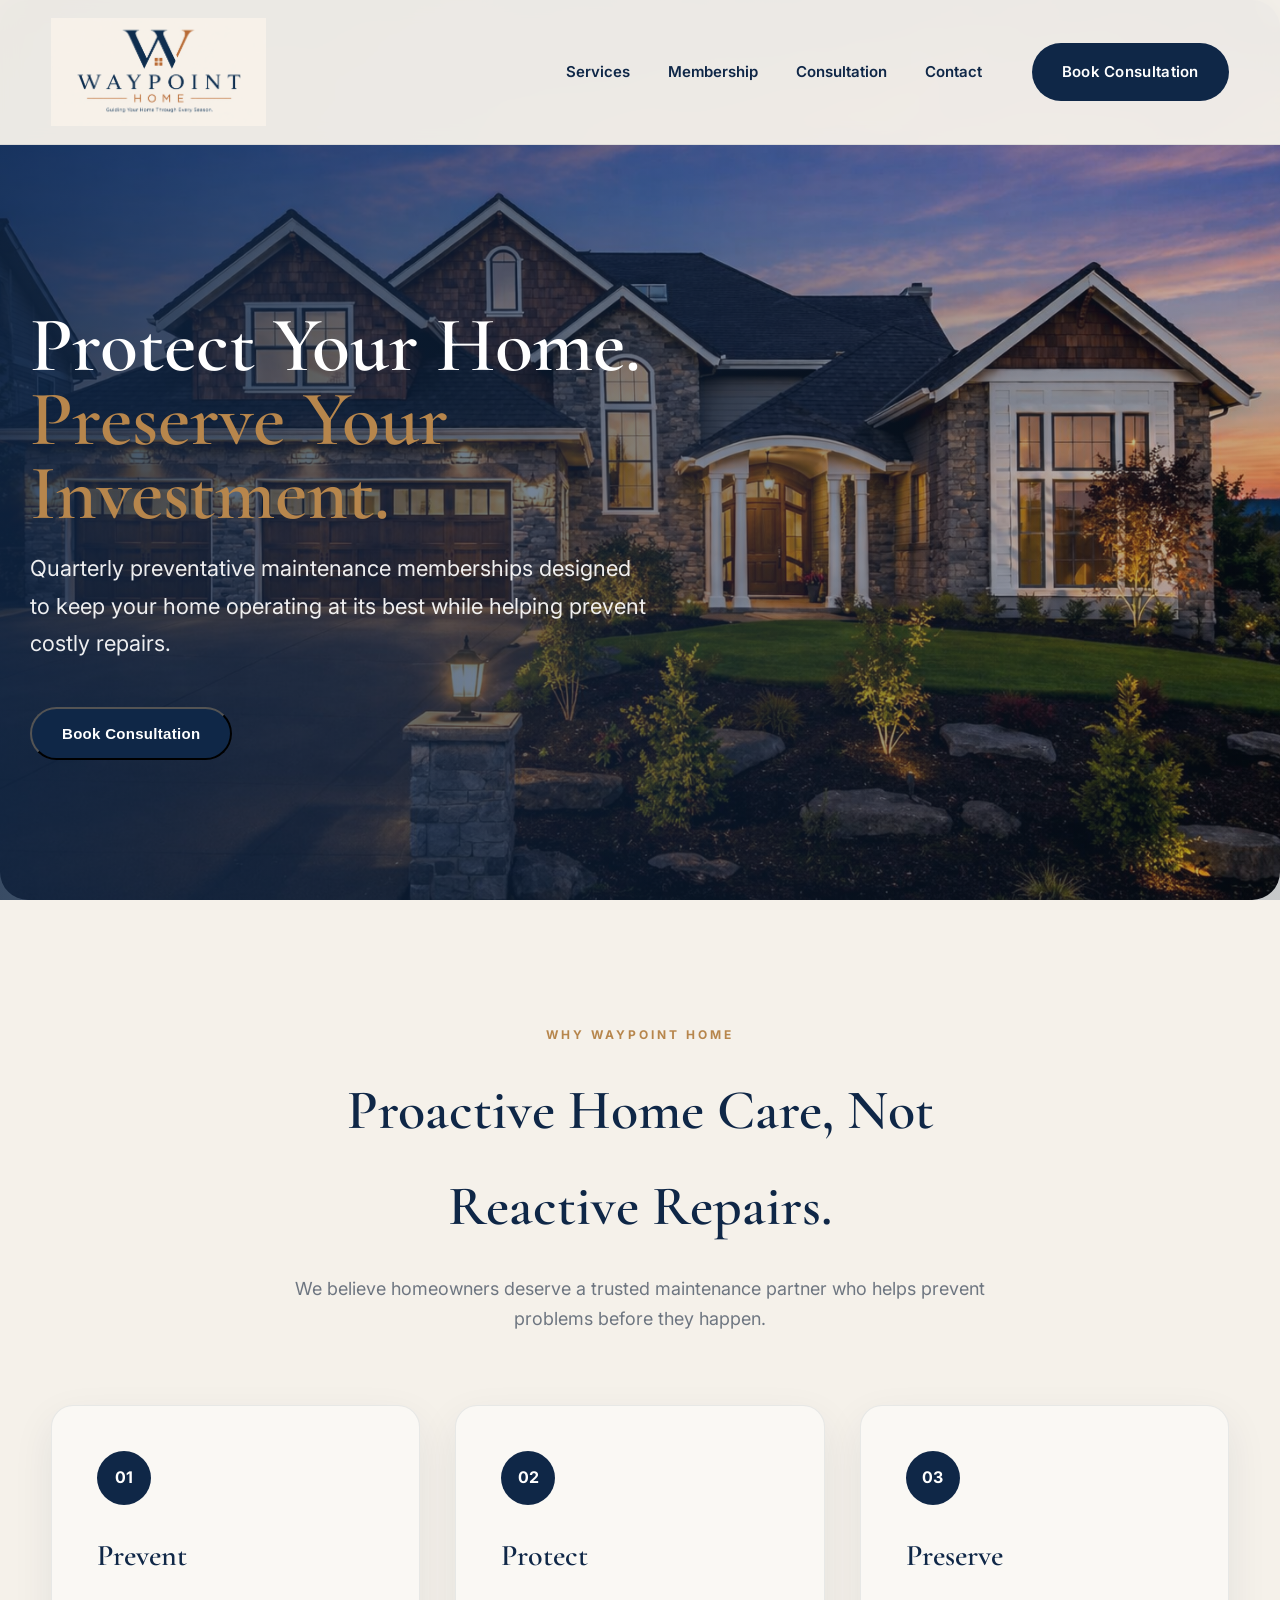
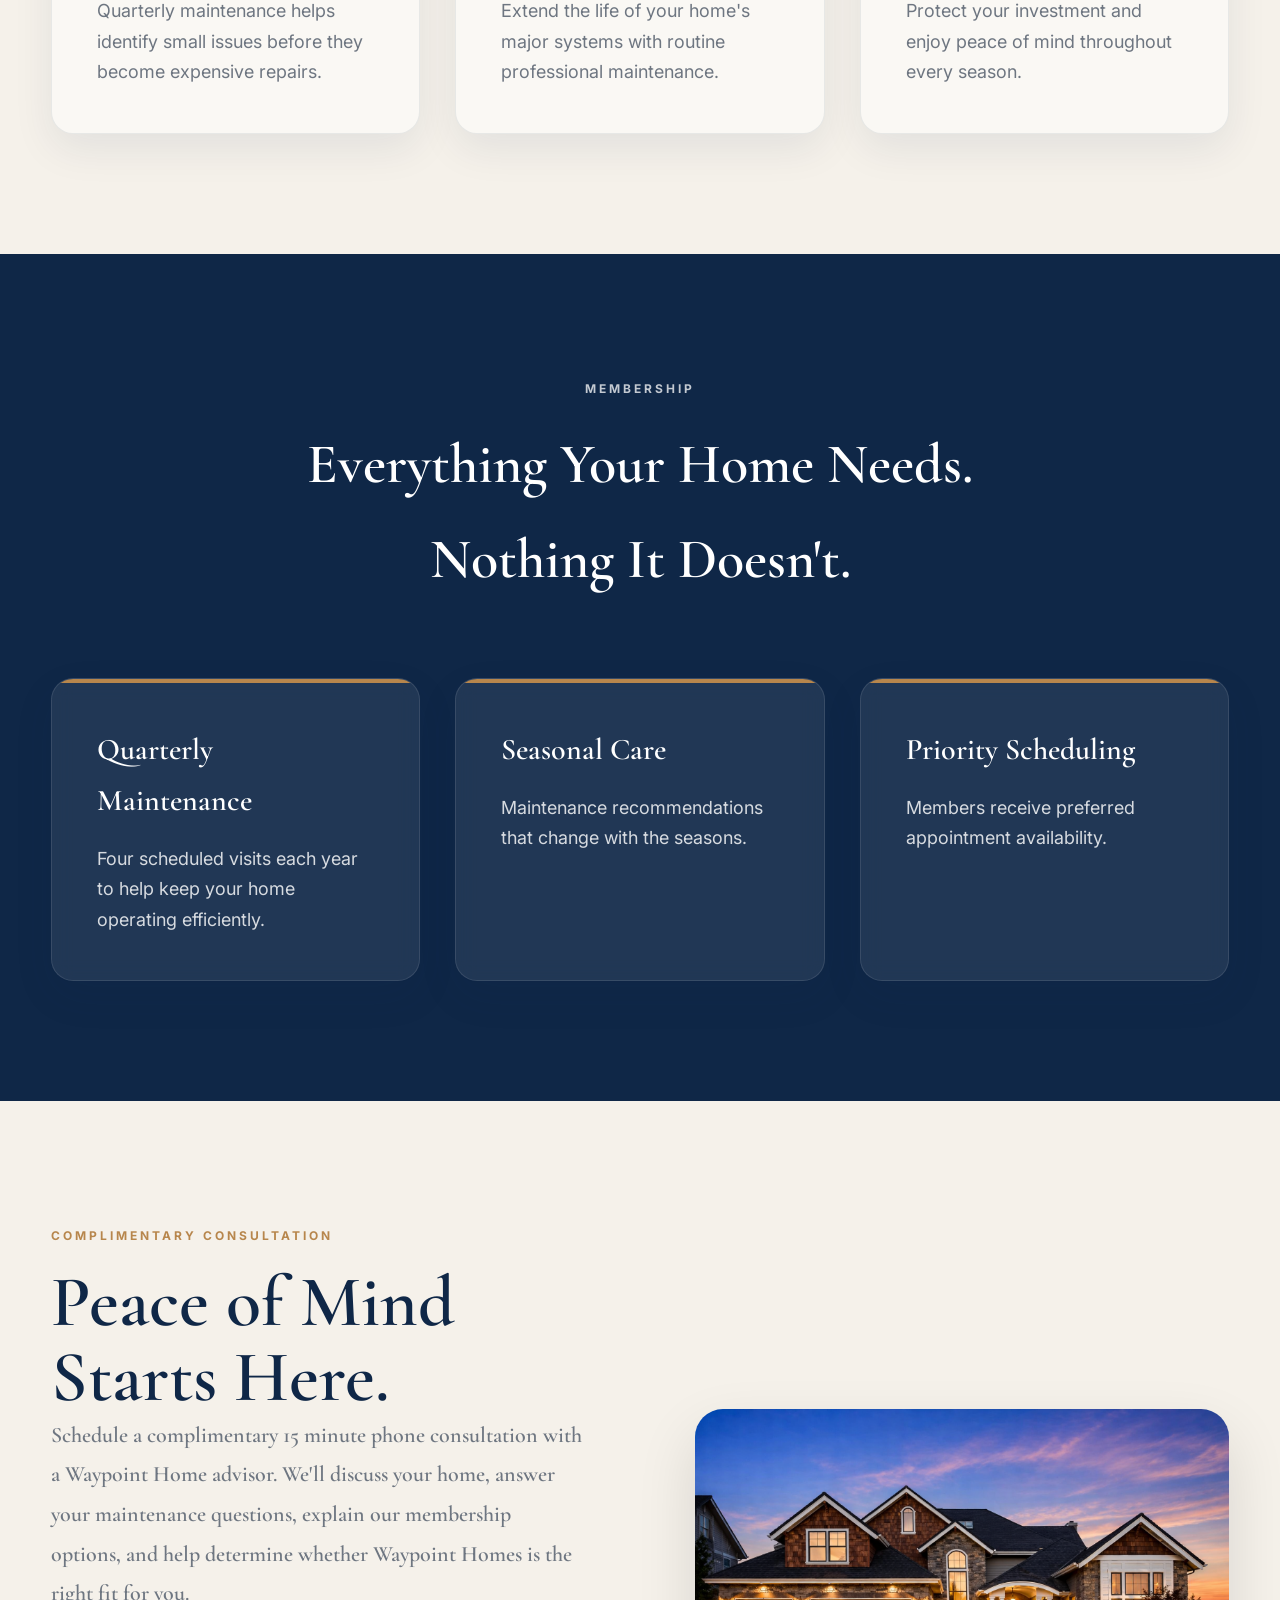
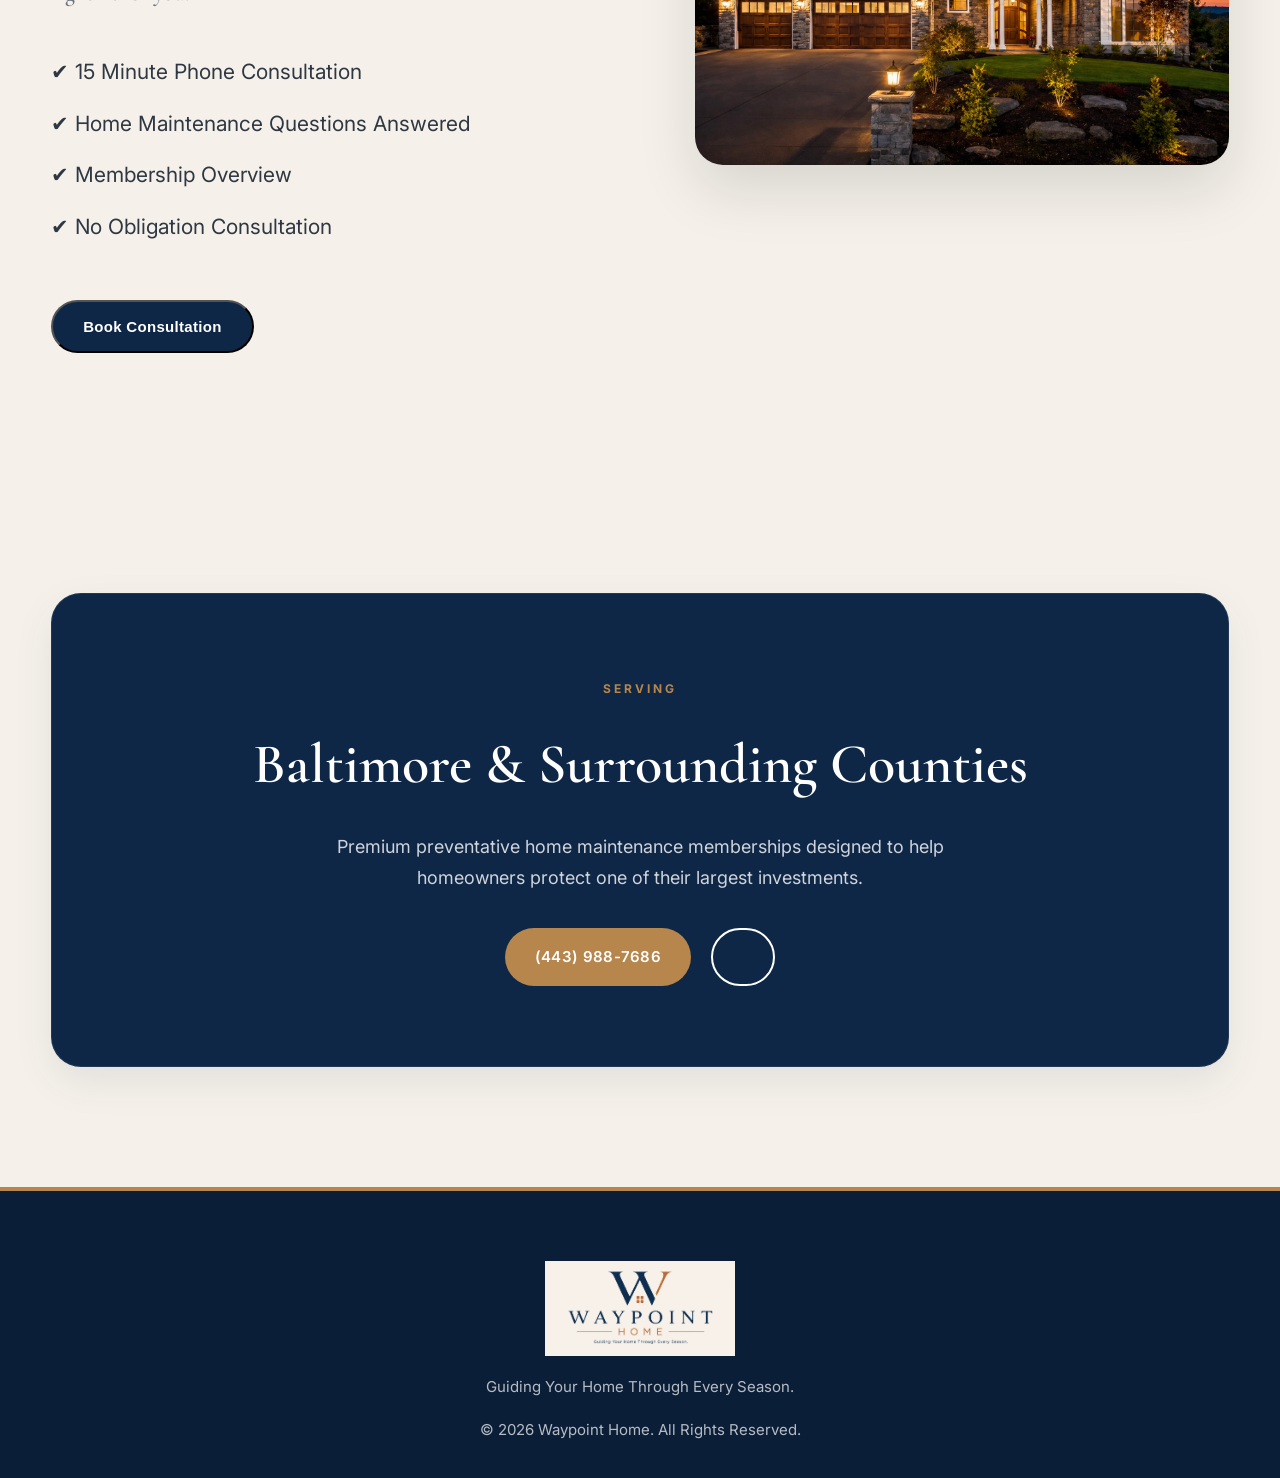
==== commit 984f730b: "Update index.html" ====
--- a/index.html
+++ b/index.html
@@ -7,7 +7,7 @@
 
 <meta name="viewport" content="width=device-width, initial-scale=1.0">
 
-<title>Waypoint Home | Guiding Your Home Through Every Season</title>
+<title>Waypoint Home | Guiding Home Through Every Season</title>
 
 <meta name="description" content="Premium preventative home maintenance memberships serving Baltimore and surrounding counties.">
 
@@ -23,37 +23,32 @@
 
 <body>
 
+
 <header>
 
 <div class="container">
 
 <a href="#" class="logo">
-
-<img src="logo.png" alt="Waypoint Home">
-
+    <img src="logo.png" alt="Waypoint Home">
 </a>
 
 <nav id="mobileMenu">
 
-<ul>
-
-<li><a href="#services">Services</a></li>
-
-<li><a href="#membership">Membership</a></li>
-
-<li><a href="#consultation">Consultation</a></li>
-
-<li><a href="#contact">Contact</a></li>
-
-</ul>
-
-<a class="nav-button openModal">
+    <ul>
+        <li><a href="#services">Services</a></li>
+        <li><a href="#membership">Membership</a></li>
+        <li><a href="#consultation">Consultation</a></li>
+        <li><a href="#contact">Contact</a></li>
+    </ul>
+
+</nav>
+
+<a href="#" class="nav-button openModal">
     Book Consultation
 </a>
+
 <button class="hamburger" id="hamburger">
-
-☰
-
+    ☰
 </button>
 
 </div>
@@ -357,7 +352,7 @@
                 Complete the form below and a Waypoint Home advisor will contact you within one business day to schedule your complimentary consultation.
             </p>
 
-           <form action="https://formsubmit.co/YOUR_REAL_EMAIL@EMAIL.COM" method="POST">
+           <form action="https://formsubmit.co/waypointhome365@gmail.com" method="POST">
 
     <input type="hidden" name="_captcha" value="false">
 
@@ -473,7 +468,7 @@
 
             <div class="contact-buttons">
 
-                <a href="tel:4438700198"
+                <a href="tel:4439887686"
 
                    class="button-primary">
 
--- a/style.css
+++ b/style.css
@@ -2108,3 +2108,106 @@
 }
 
 }
+/* ==========================================
+CONSULTATION POPUP - MOBILE
+========================================== */
+
+@media (max-width:768px){
+
+.consultation-modal{
+
+width:94%;
+
+max-width:420px;
+
+max-height:90vh;
+
+overflow-y:auto;
+
+padding:28px 24px;
+
+border-radius:20px;
+
+}
+
+.consultation-modal h2{
+
+font-size:34px;
+
+line-height:1.1;
+
+margin-bottom:18px;
+
+text-align:center;
+
+}
+
+.consultation-modal p{
+
+font-size:16px;
+
+line-height:1.6;
+
+margin-bottom:28px;
+
+text-align:center;
+
+}
+
+.consultation-modal form{
+
+display:flex;
+
+flex-direction:column;
+
+gap:18px;
+
+}
+
+.consultation-modal input,
+
+.consultation-modal select,
+
+.consultation-modal textarea{
+
+width:100%;
+
+padding:16px;
+
+font-size:16px;
+
+border-radius:12px;
+
+}
+
+.consultation-modal textarea{
+
+min-height:120px;
+
+resize:vertical;
+
+}
+
+.consultation-modal .button-primary{
+
+width:100%;
+
+padding:18px;
+
+font-size:17px;
+
+margin-top:8px;
+
+}
+
+.close-modal{
+
+top:18px;
+
+right:18px;
+
+font-size:28px;
+
+}
+
+}
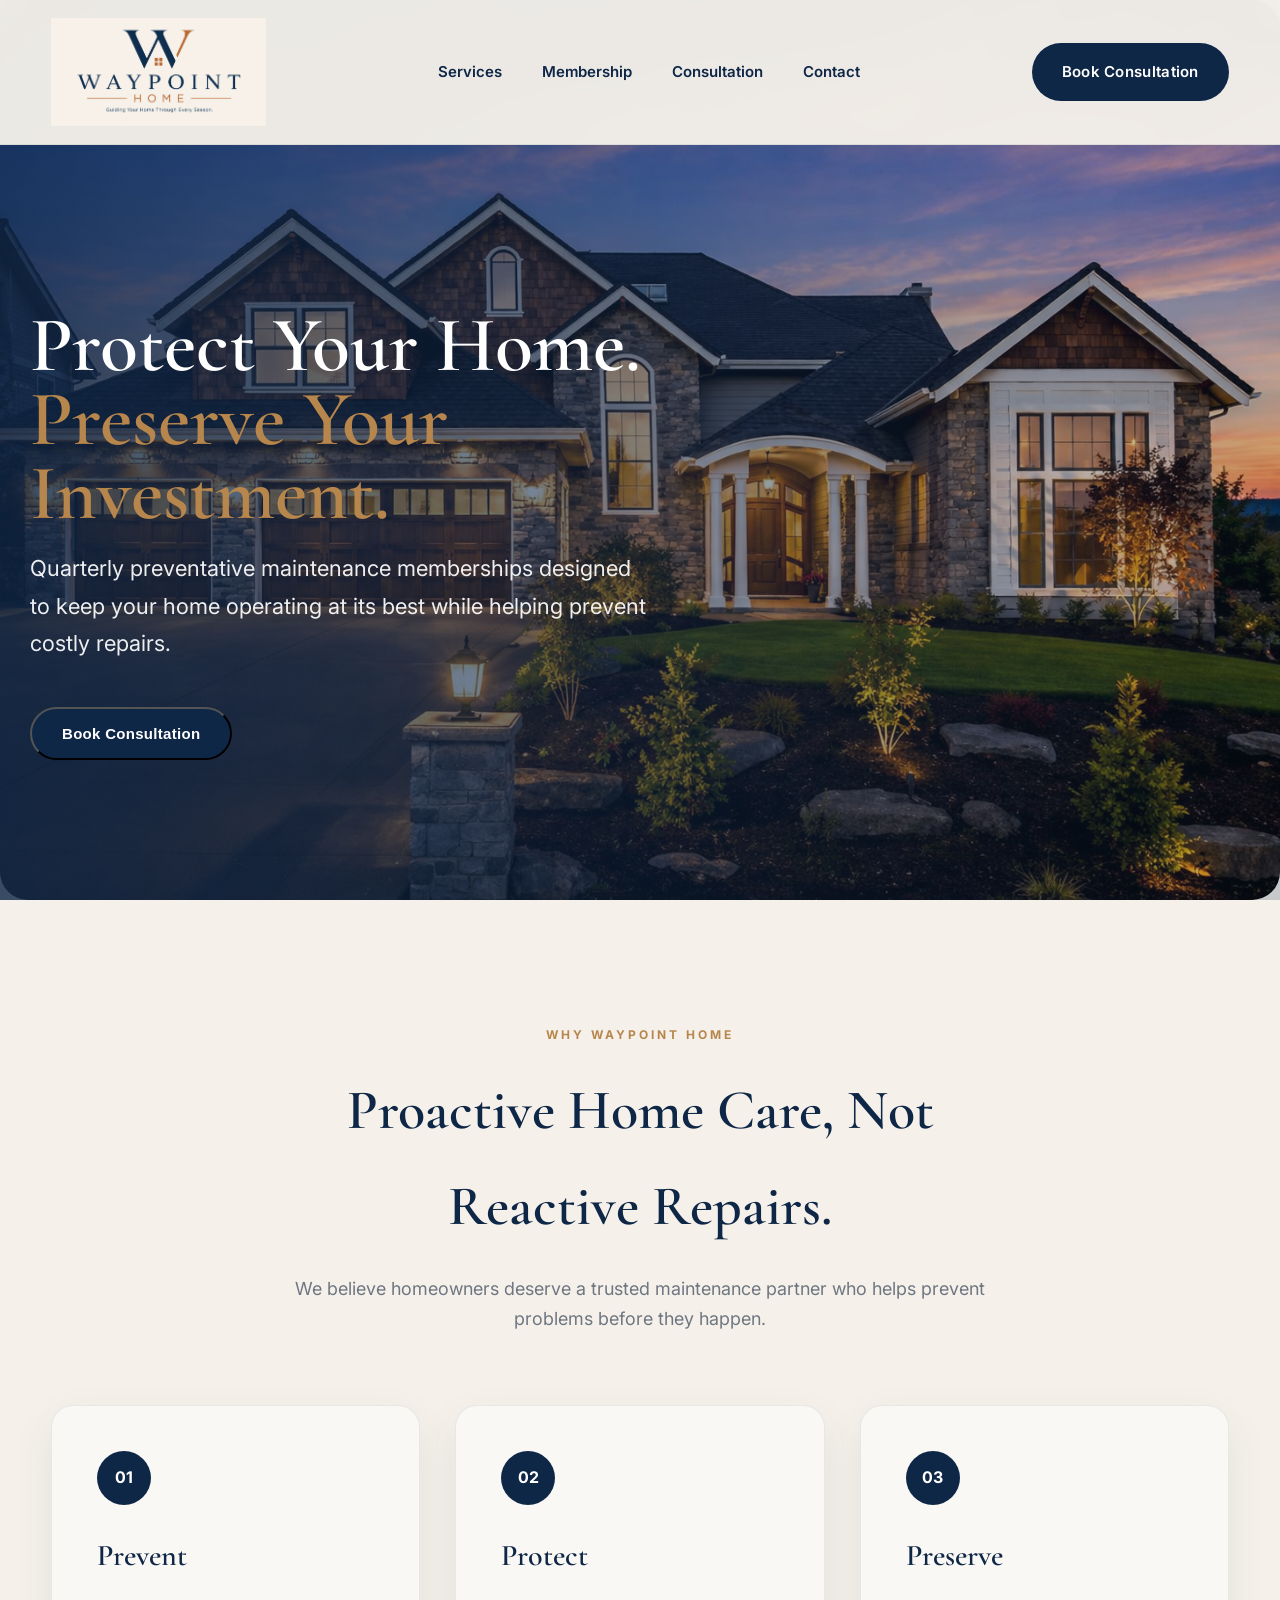
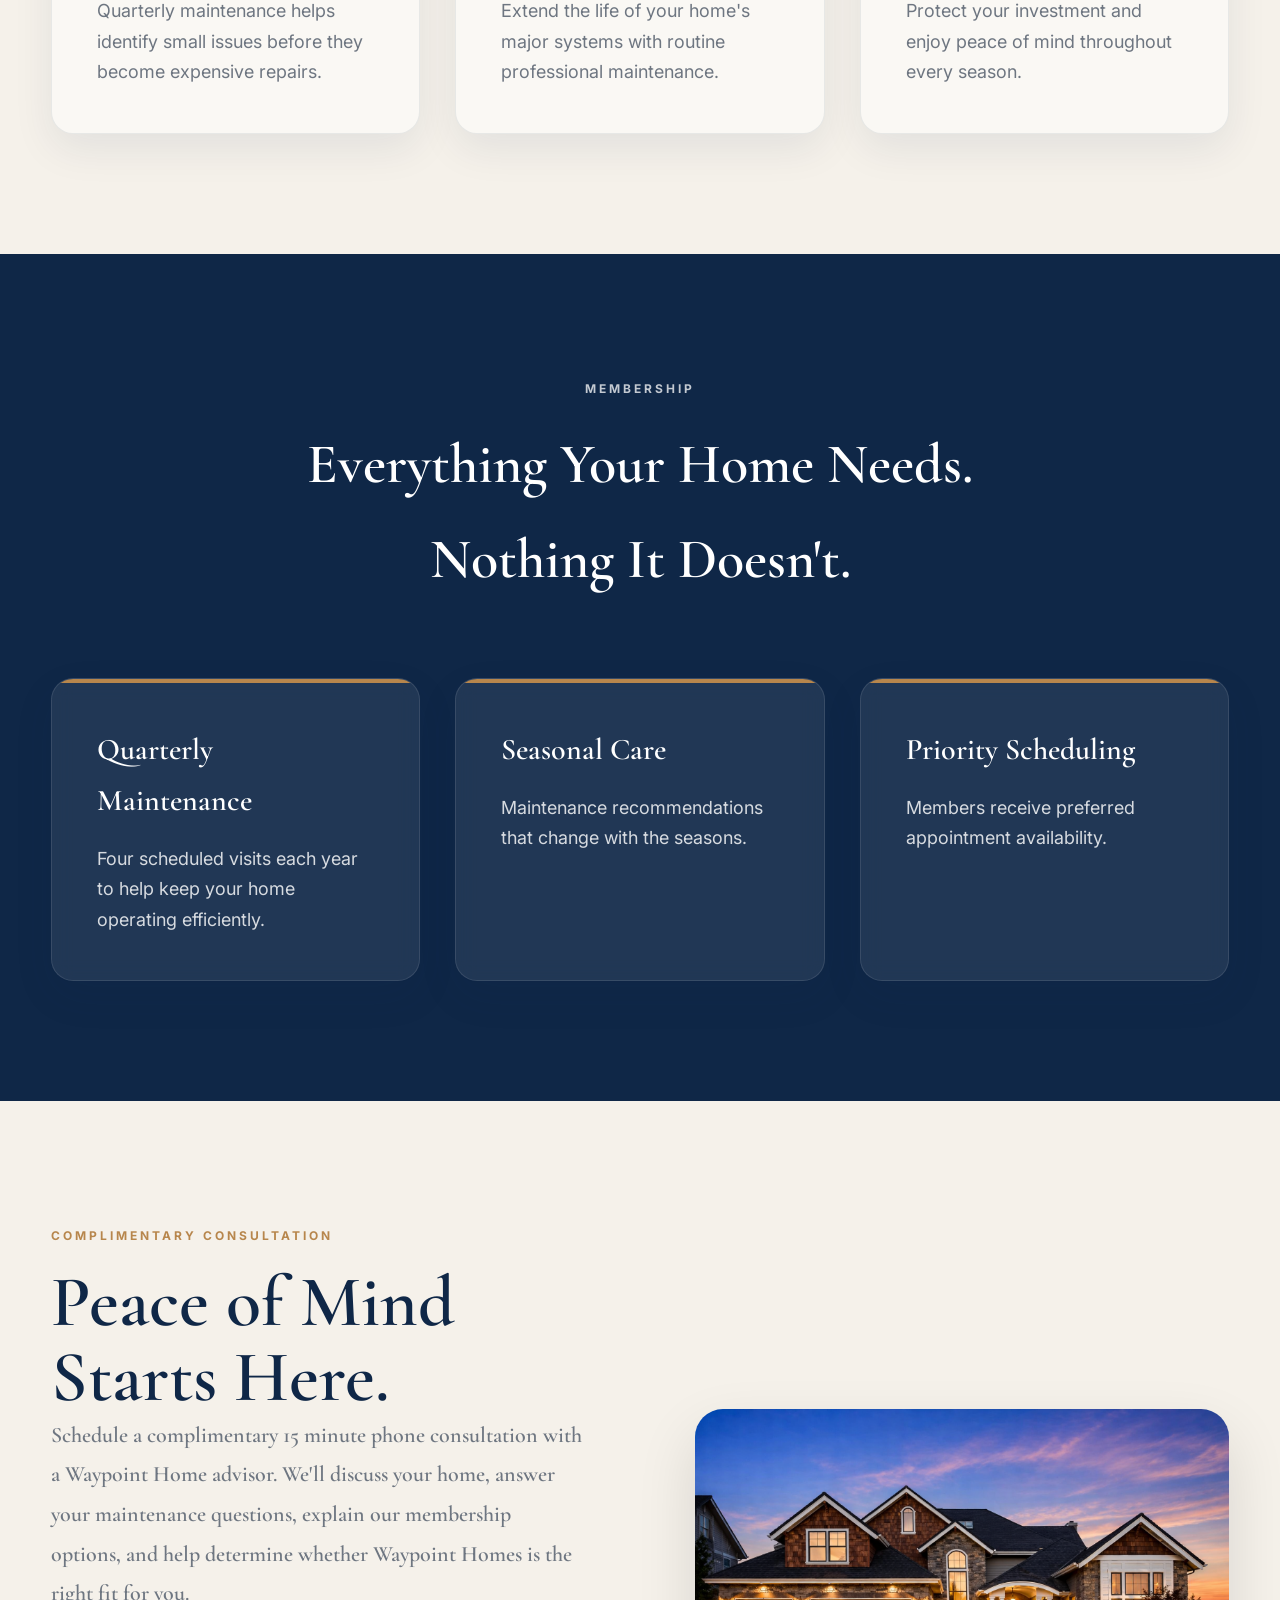
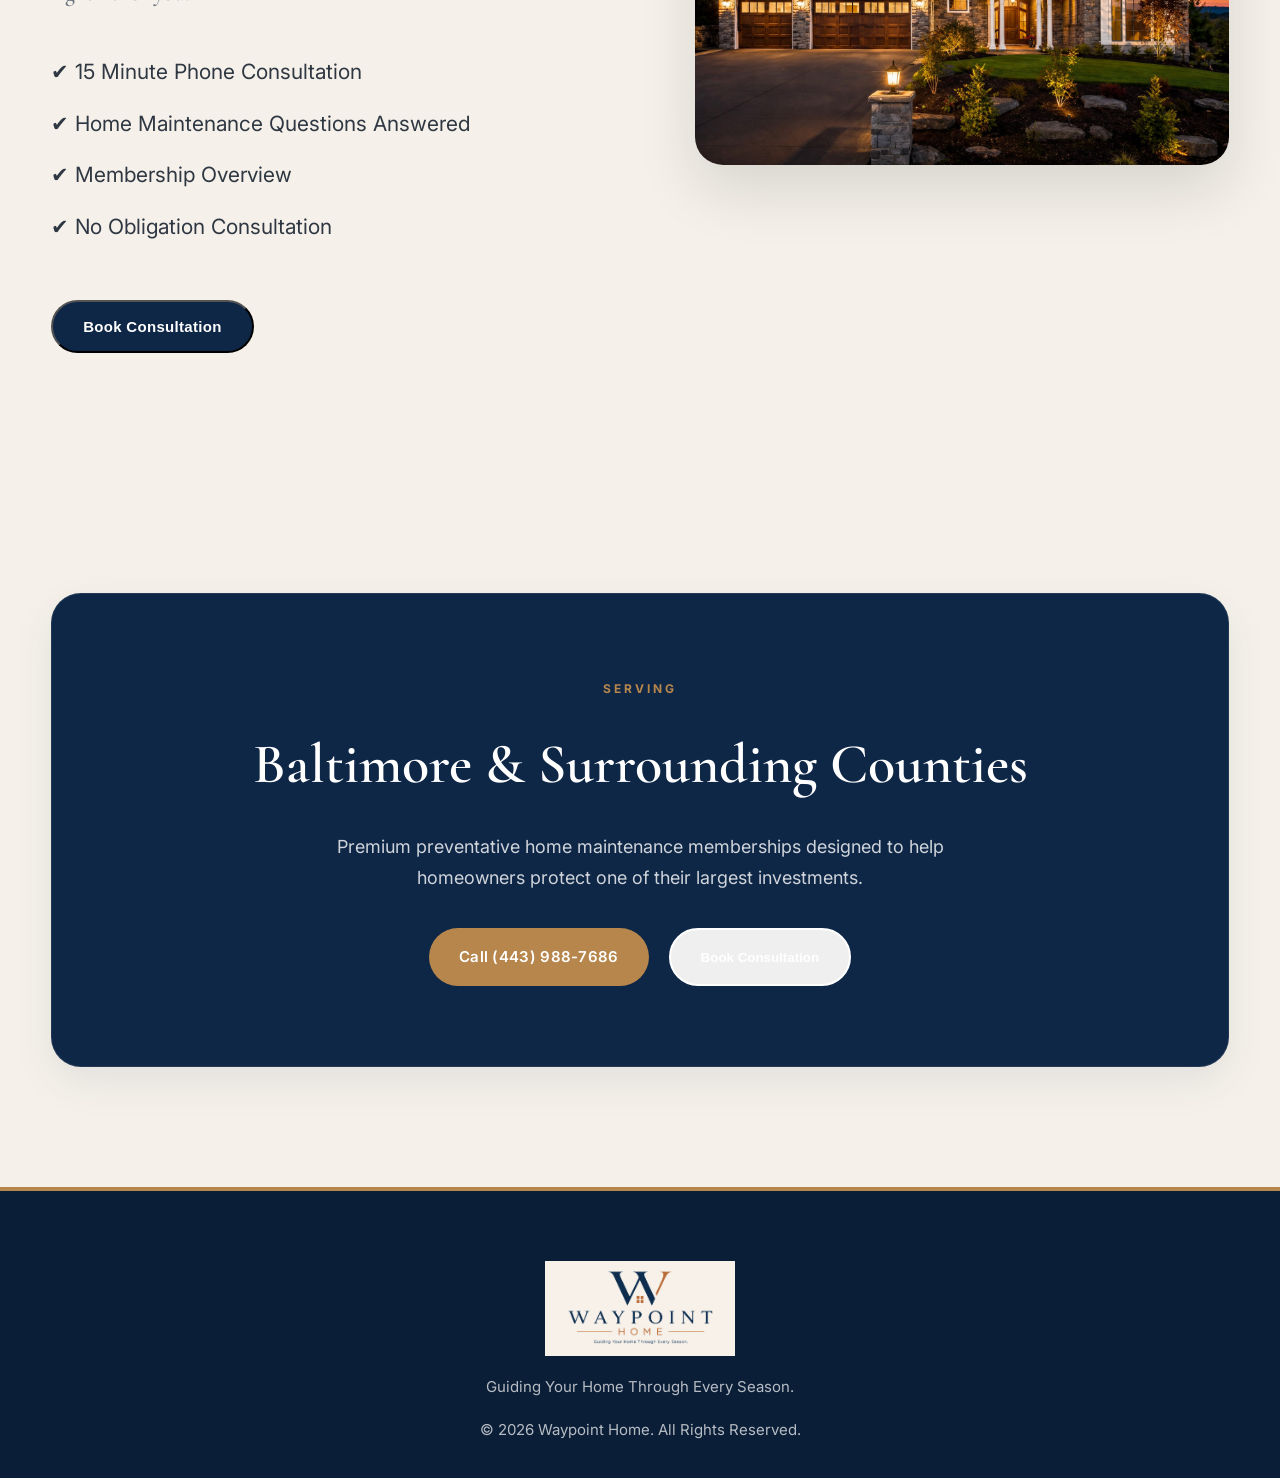
==== commit 150c1de9: "Update index.html" ====
--- a/index.html
+++ b/index.html
@@ -468,23 +468,15 @@
 
             <div class="contact-buttons">
 
-                <a href="tel:4439887686"
-
-                   class="button-primary">
-
-                    (443) 988-7686
-
-                </a>
-
-                <a href="mailto:waypointhome365@gmail.com"
-
-                   class="button-secondary">
-
-     
-                </a>
-
-            </div>
-
+    <a href="tel:4439887686" class="button-primary">
+        Call (443) 988-7686
+    </a>
+
+    <button class="button-secondary openModal">
+        Book Consultation
+    </button>
+
+</div>
         </div>
 
     </div>
--- a/style.css
+++ b/style.css
@@ -193,7 +193,7 @@
 
 justify-content:space-between;
 
-gap:50px;
+gap:40px;
 
 }
 
@@ -235,9 +235,15 @@
 
 display:flex;
 
-gap:38px;
+gap:40px;
 
 align-items:center;
+  
+list-style:none;
+
+margin:0;
+
+padding:0;
 
 }
 
@@ -286,7 +292,11 @@
 width:100%;
 
 }
-
+.nav-button{
+
+margin-left:auto;
+
+}
 /*=====================================================
 BUTTONS
 =====================================================*/
@@ -700,6 +710,7 @@
 
 line-height:1.7;
 
+  font-family:inherit;
 }
 
 .consultation-text .button-primary{
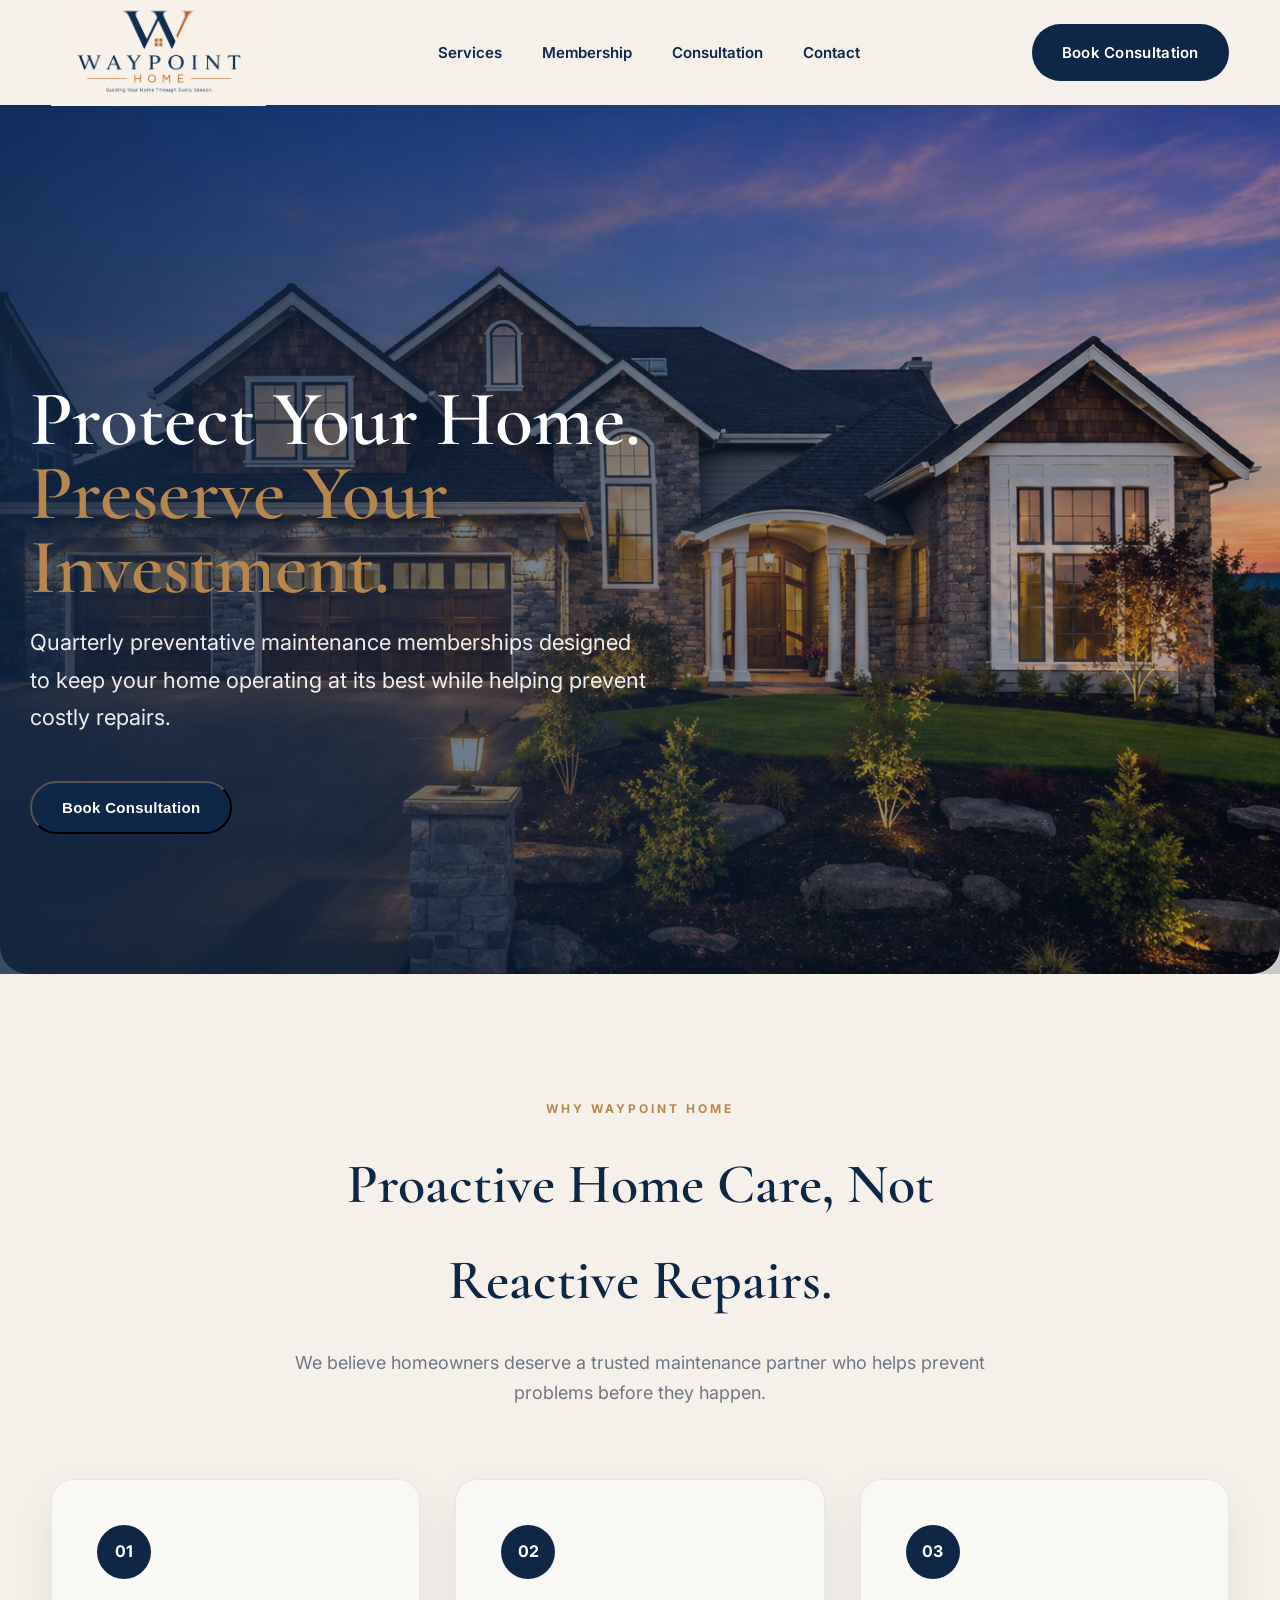
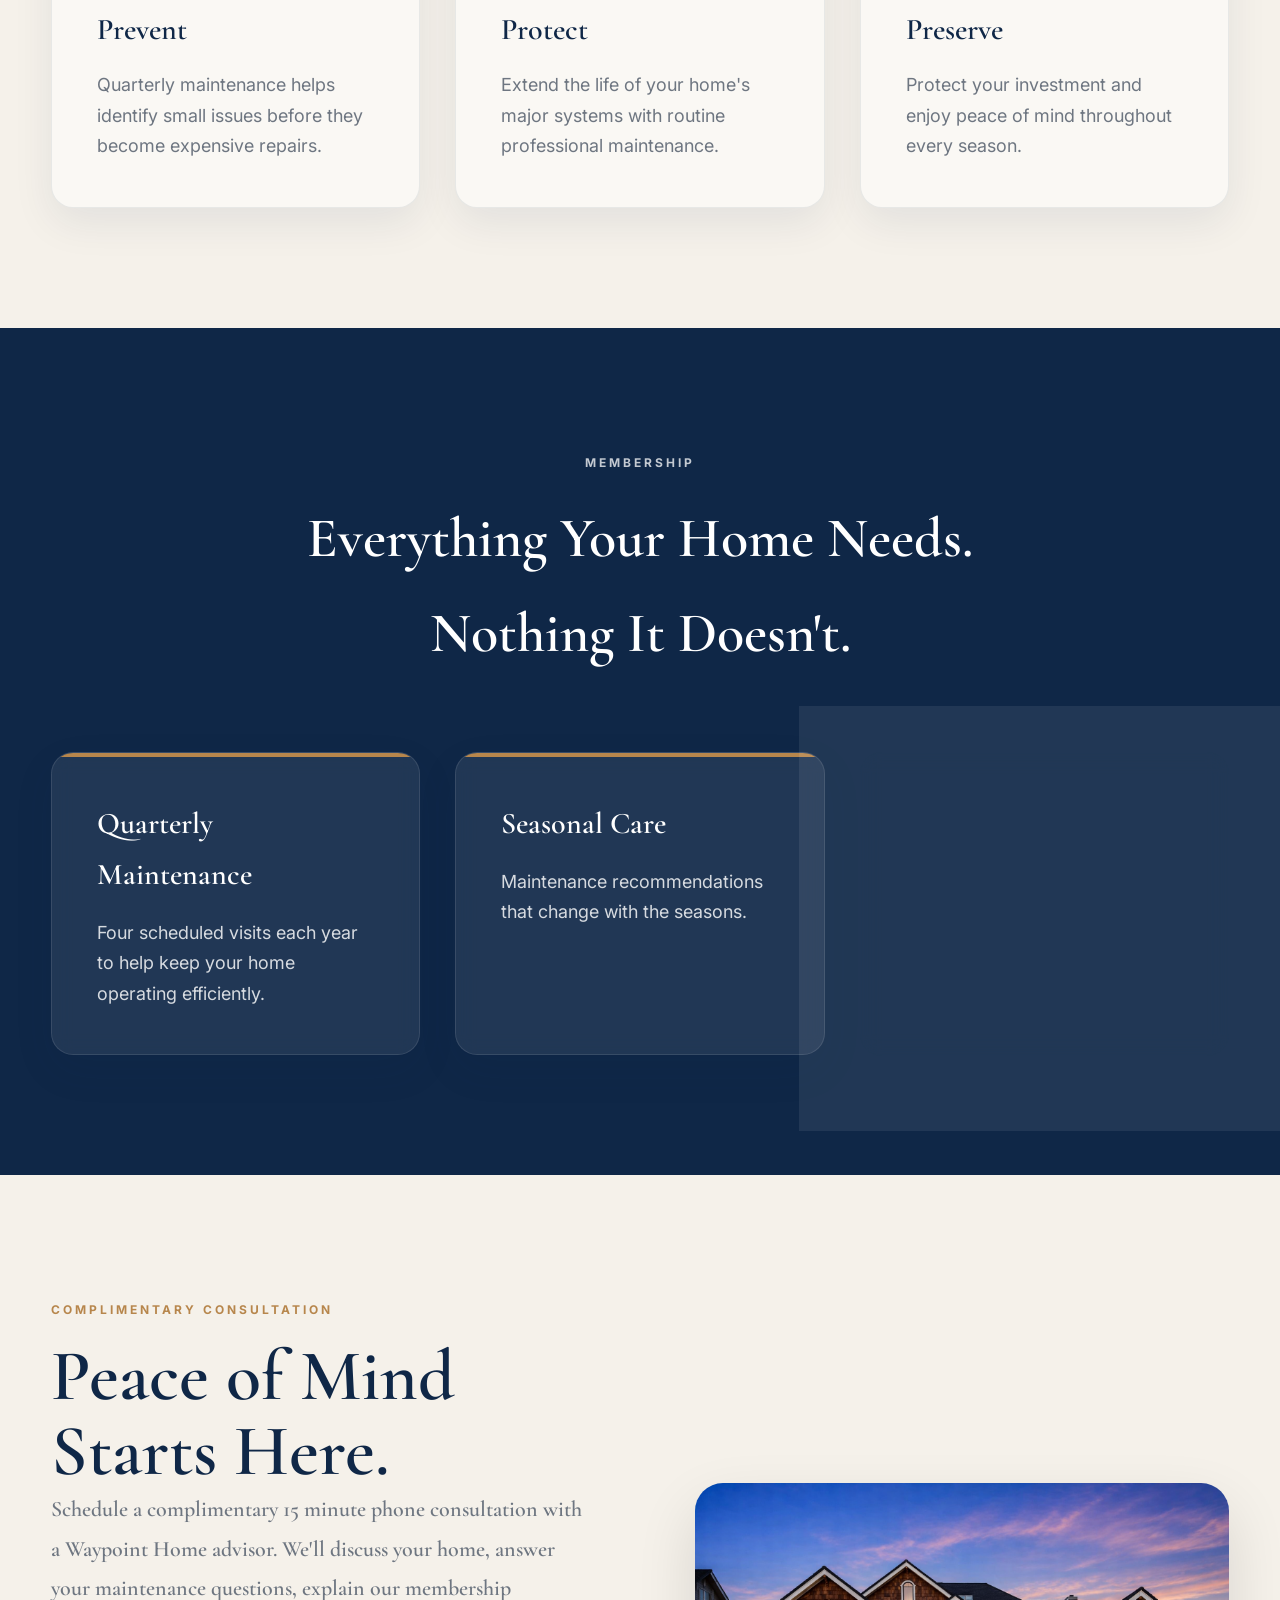
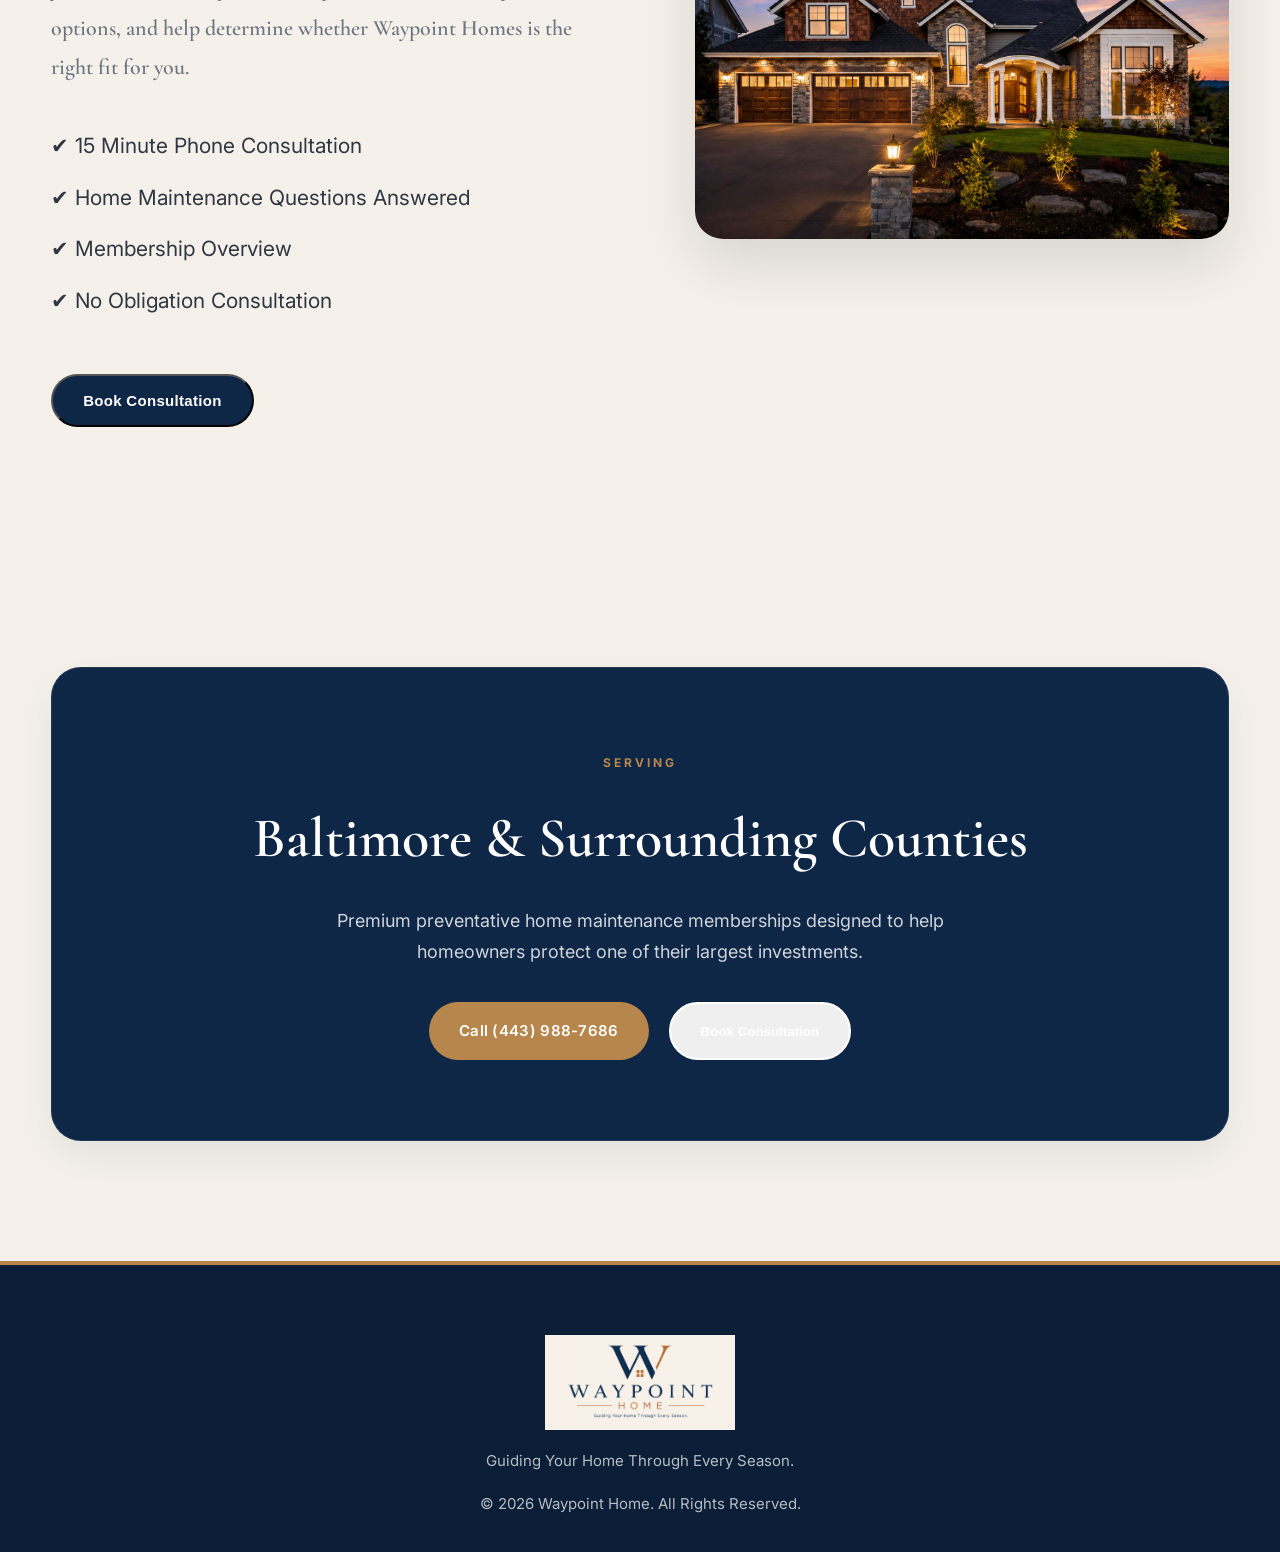
==== commit 27674cd1: "Update index.html" ====
--- a/index.html
+++ b/index.html
@@ -2,7 +2,8 @@
 <html lang="en">
 
 <head>
-
+    <h1>Waypoint Home</h1>
+<meta name="description" content="Waypoint Home provides professional property management, maintenance, leasing, inspections, and renovation services throughout Maryland.">
 <meta charset="UTF-8">
 
 <meta name="viewport" content="width=device-width, initial-scale=1.0">
--- a/style.css
+++ b/style.css
@@ -163,40 +163,81 @@
 HEADER
 =====================================================*/
 
-header{
-
-position:fixed;
-
-top:0;
-
-left:0;
-
-width:100%;
-
-z-index:1000;
-
-background:rgba(245,241,234,.96);
-
-backdrop-filter:blur(10px);
-
-border-bottom:1px solid rgba(15,39,71,.08);
-
-padding:18px 0;
-
-}
-
-header .container{
-
-display:flex;
-
-align-items:center;
-
-justify-content:space-between;
-
-gap:40px;
-
-}
-
+header {
+
+    position: fixed;
+
+    top: 0;
+
+    left: 0;
+
+    width: 100%;
+
+    background: #F5F1EA;
+
+    z-index: 1000;
+
+    box-shadow: 0 2px 15px rgba(0,0,0,.05);
+
+}
+
+header .container {
+
+    display: flex;
+
+    align-items: center;
+
+    justify-content: space-between;
+
+    gap: 40px;
+
+    height: 105px;
+
+}
+
+.logo {
+
+    flex-shrink: 0;
+
+}
+
+.logo img {
+
+    width: 220px;
+
+    display: block;
+
+}
+
+nav {
+
+    margin-left: auto;
+
+}
+
+nav ul {
+
+    display: flex;
+
+    align-items: center;
+
+    gap: 42px;
+
+    list-style: none;
+
+    margin: 0;
+
+    padding: 0;
+
+}
+
+.nav-button {
+
+    margin-left: 35px;
+
+    flex-shrink: 0;
+
+}
 /*=====================================================
 LOGO
 =====================================================*/
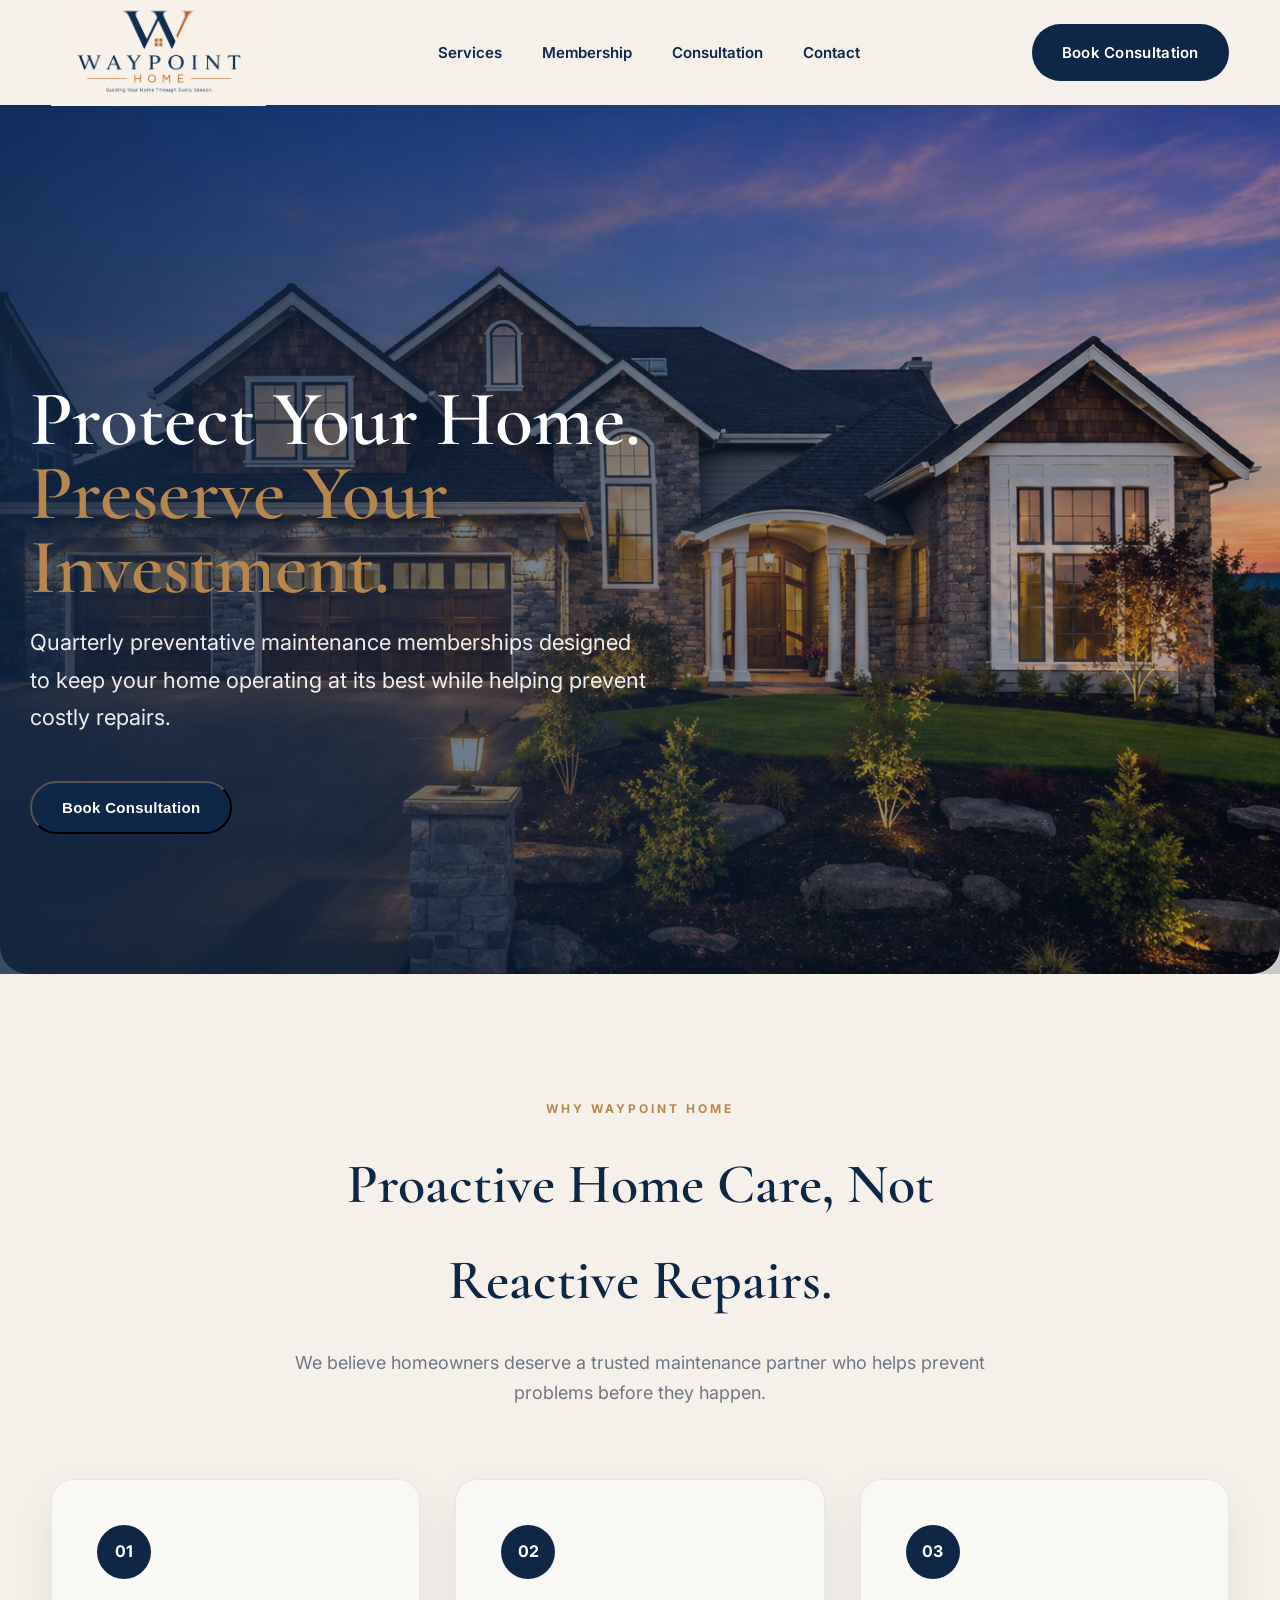
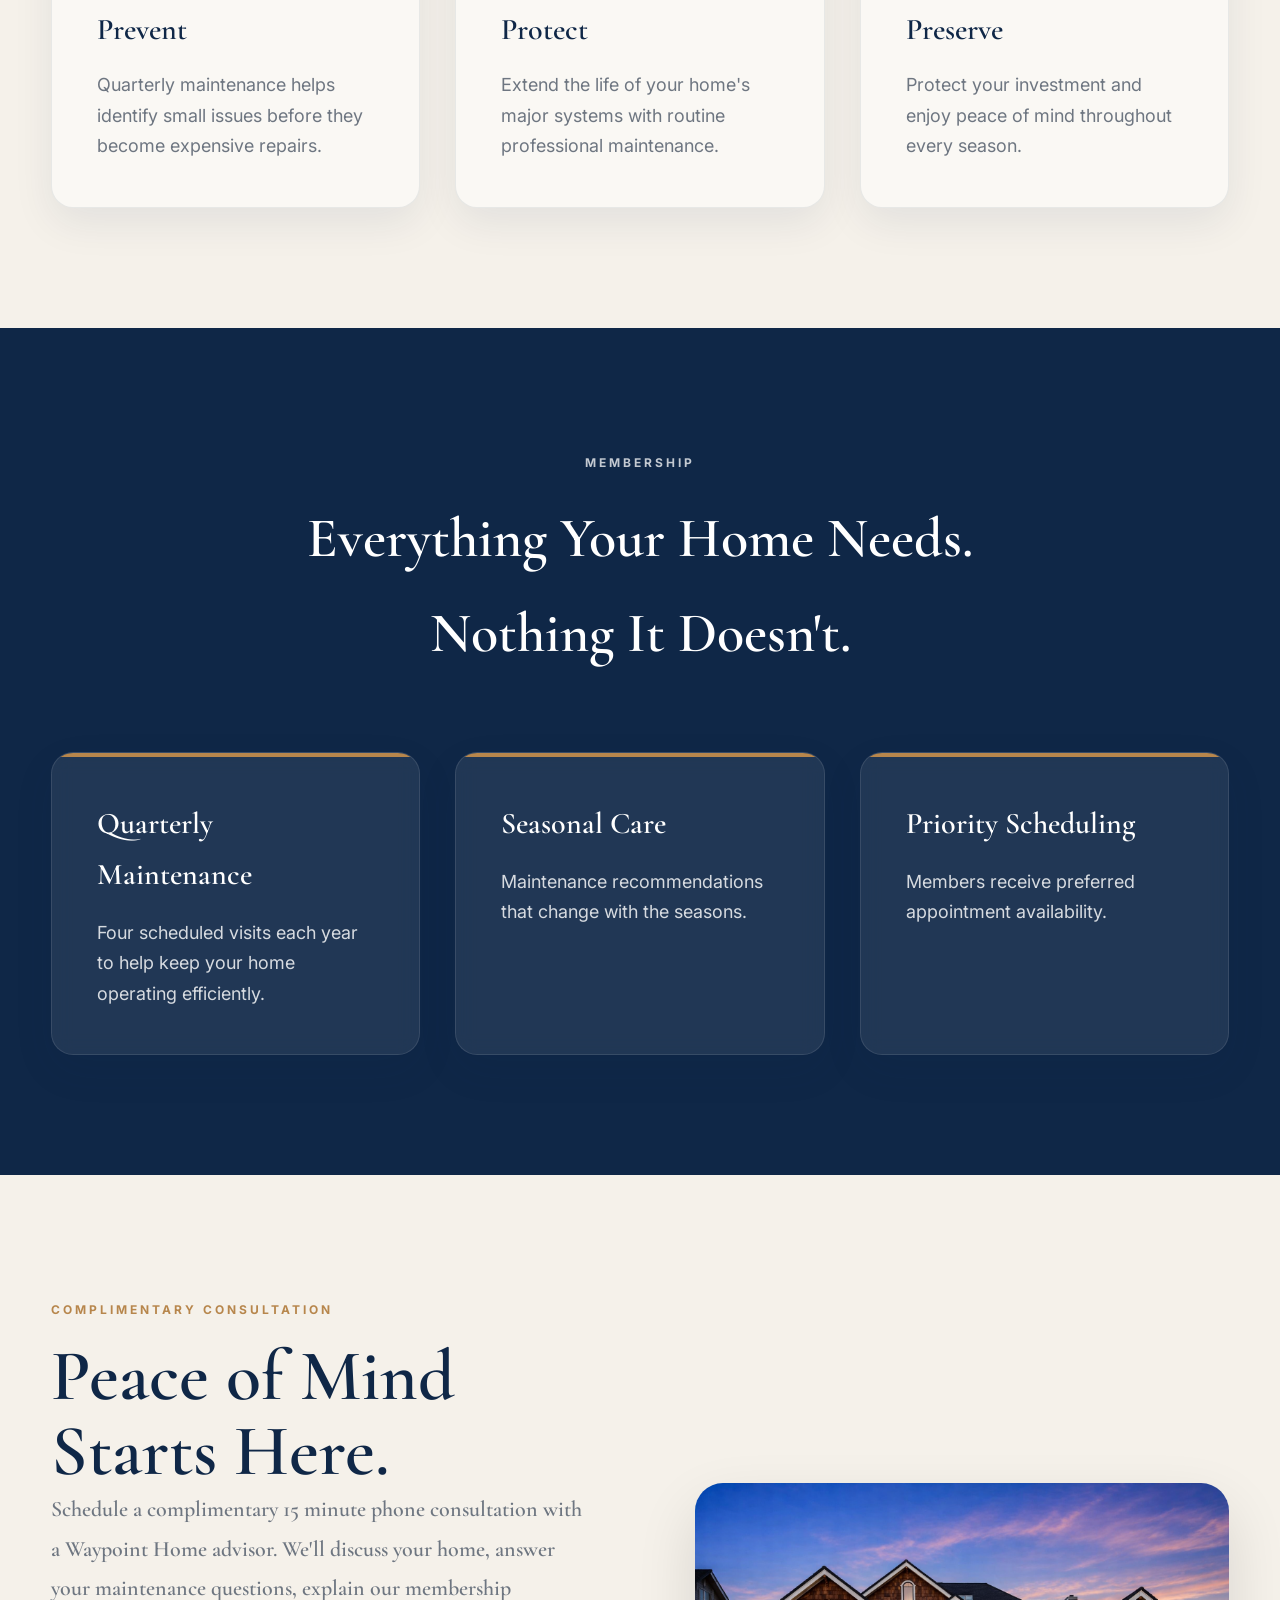
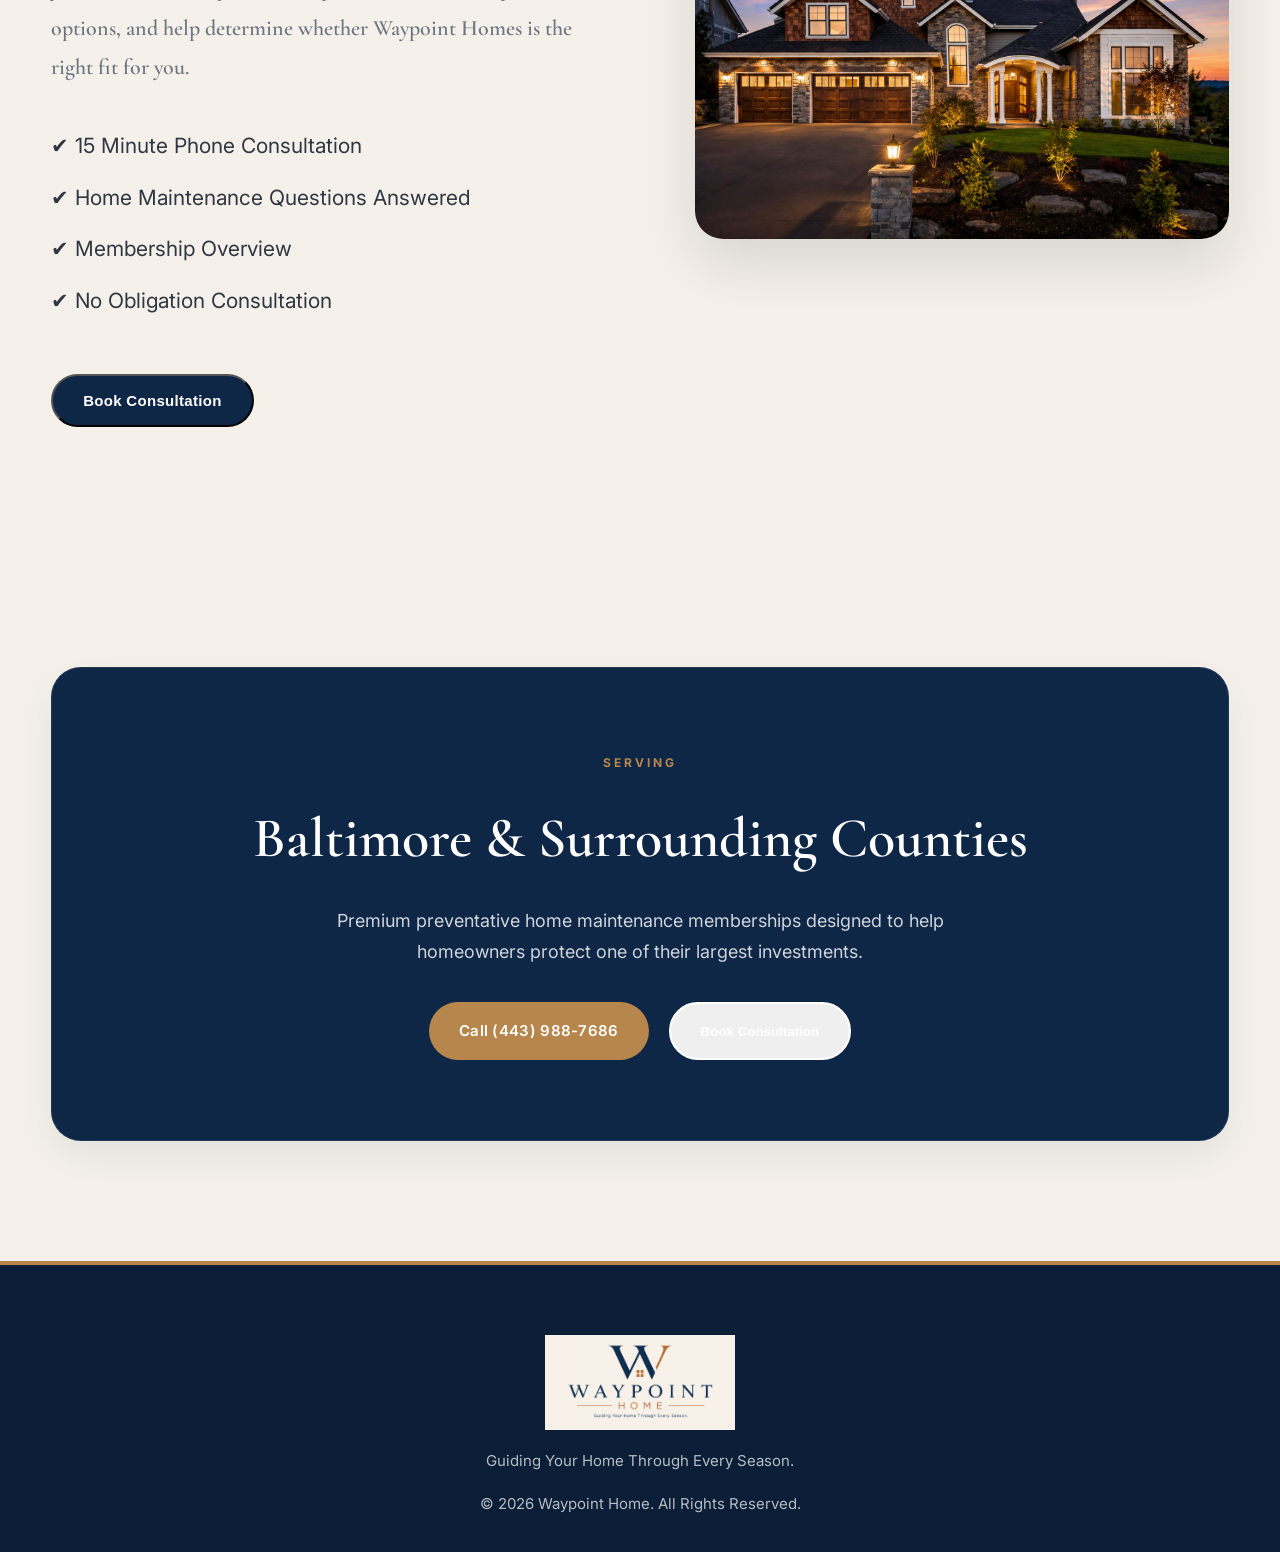
==== commit 56874b73: "Update index.html" ====
--- a/index.html
+++ b/index.html
@@ -353,7 +353,7 @@
                 Complete the form below and a Waypoint Home advisor will contact you within one business day to schedule your complimentary consultation.
             </p>
 
-           <form action="https://formsubmit.co/waypointhome365@gmail.com" method="POST">
+           <form action="https://formsubmit.co/70a25707cf31b8141a6426a717606cc3" method="POST">
 
     <input type="hidden" name="_captcha" value="false">
 
